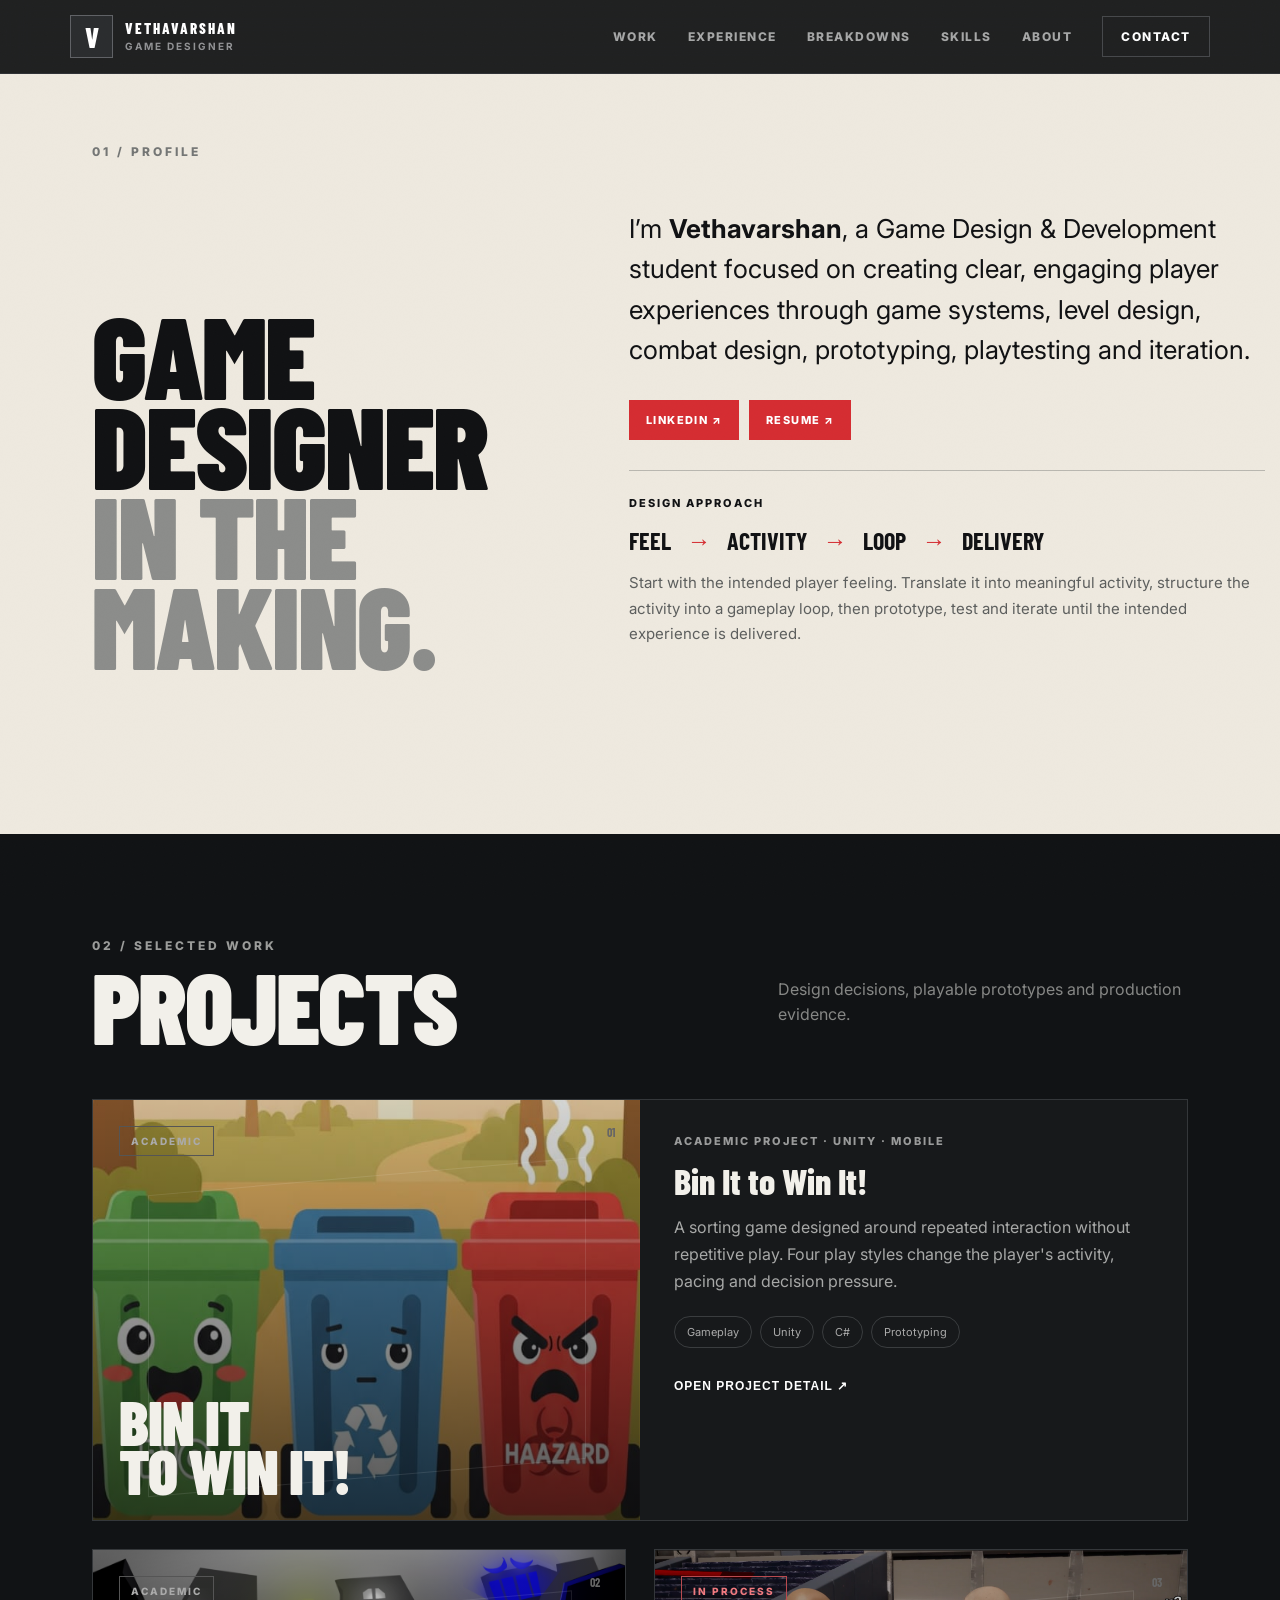
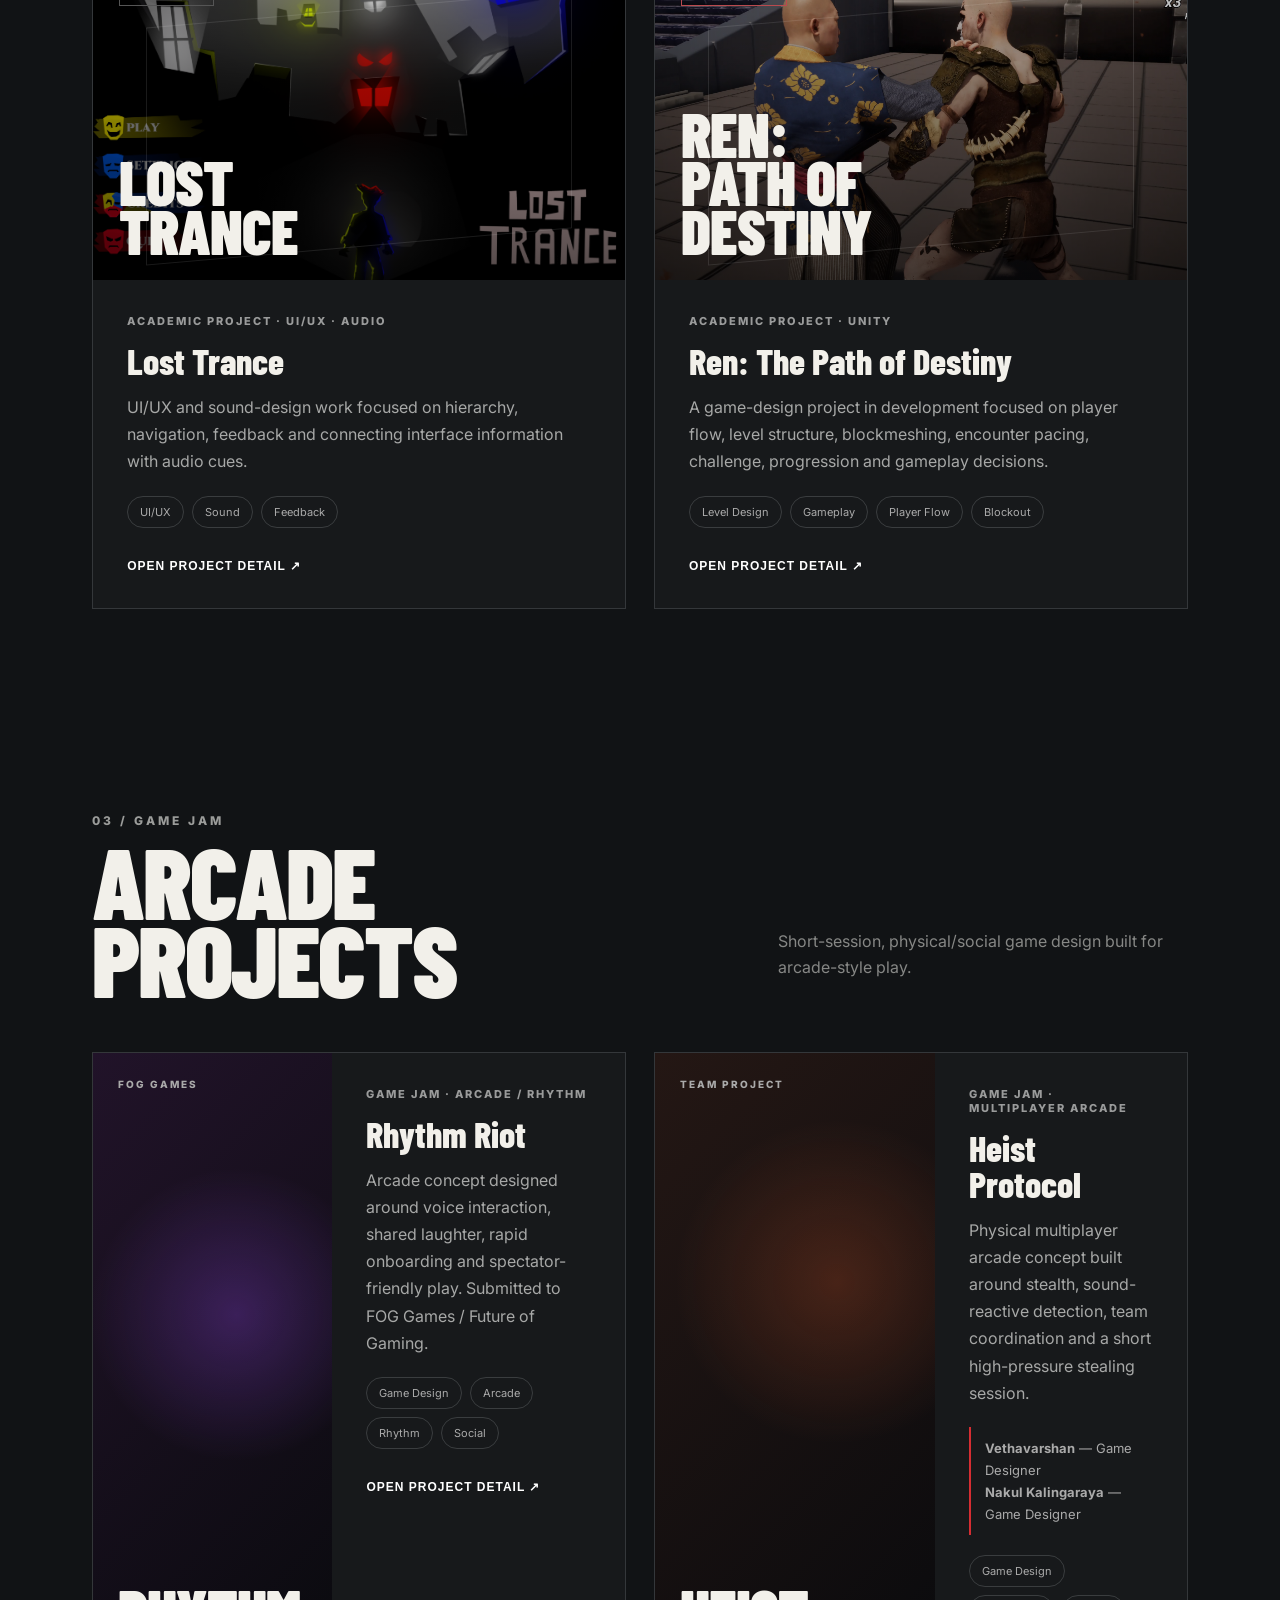
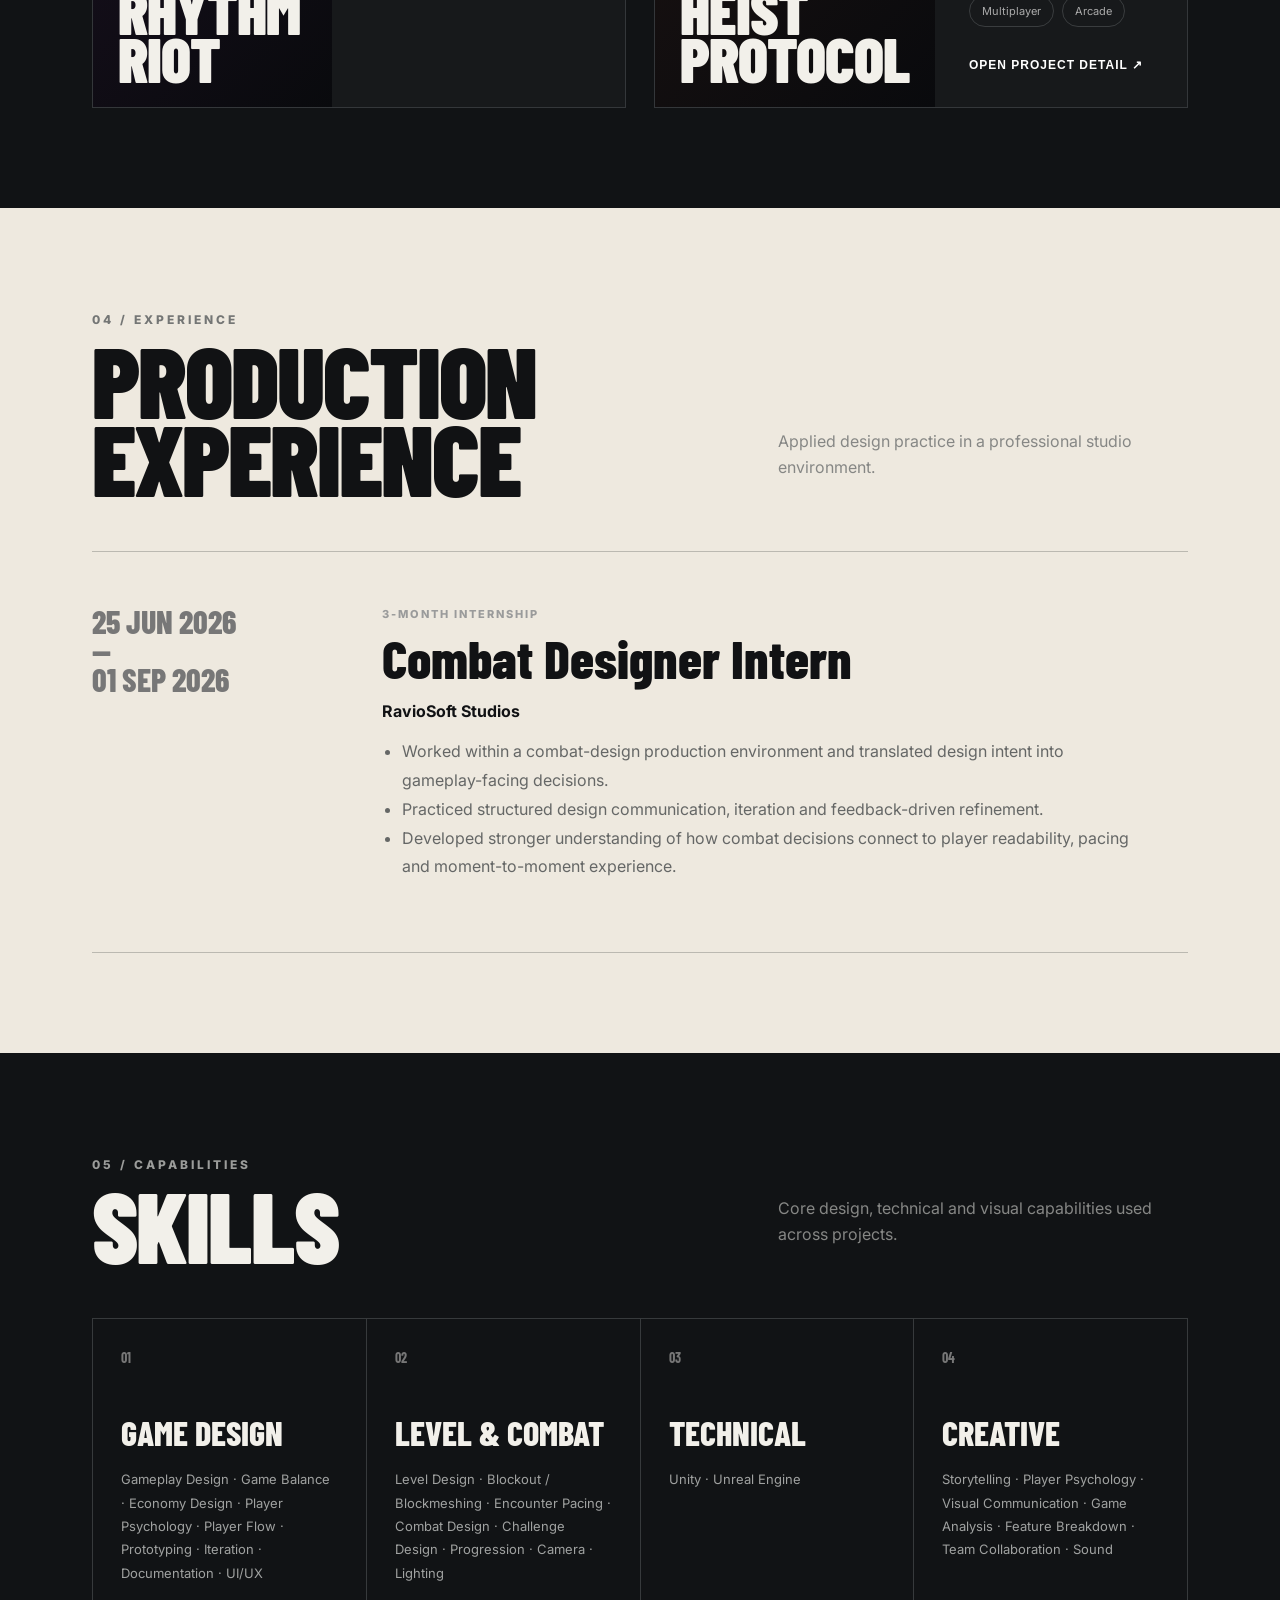
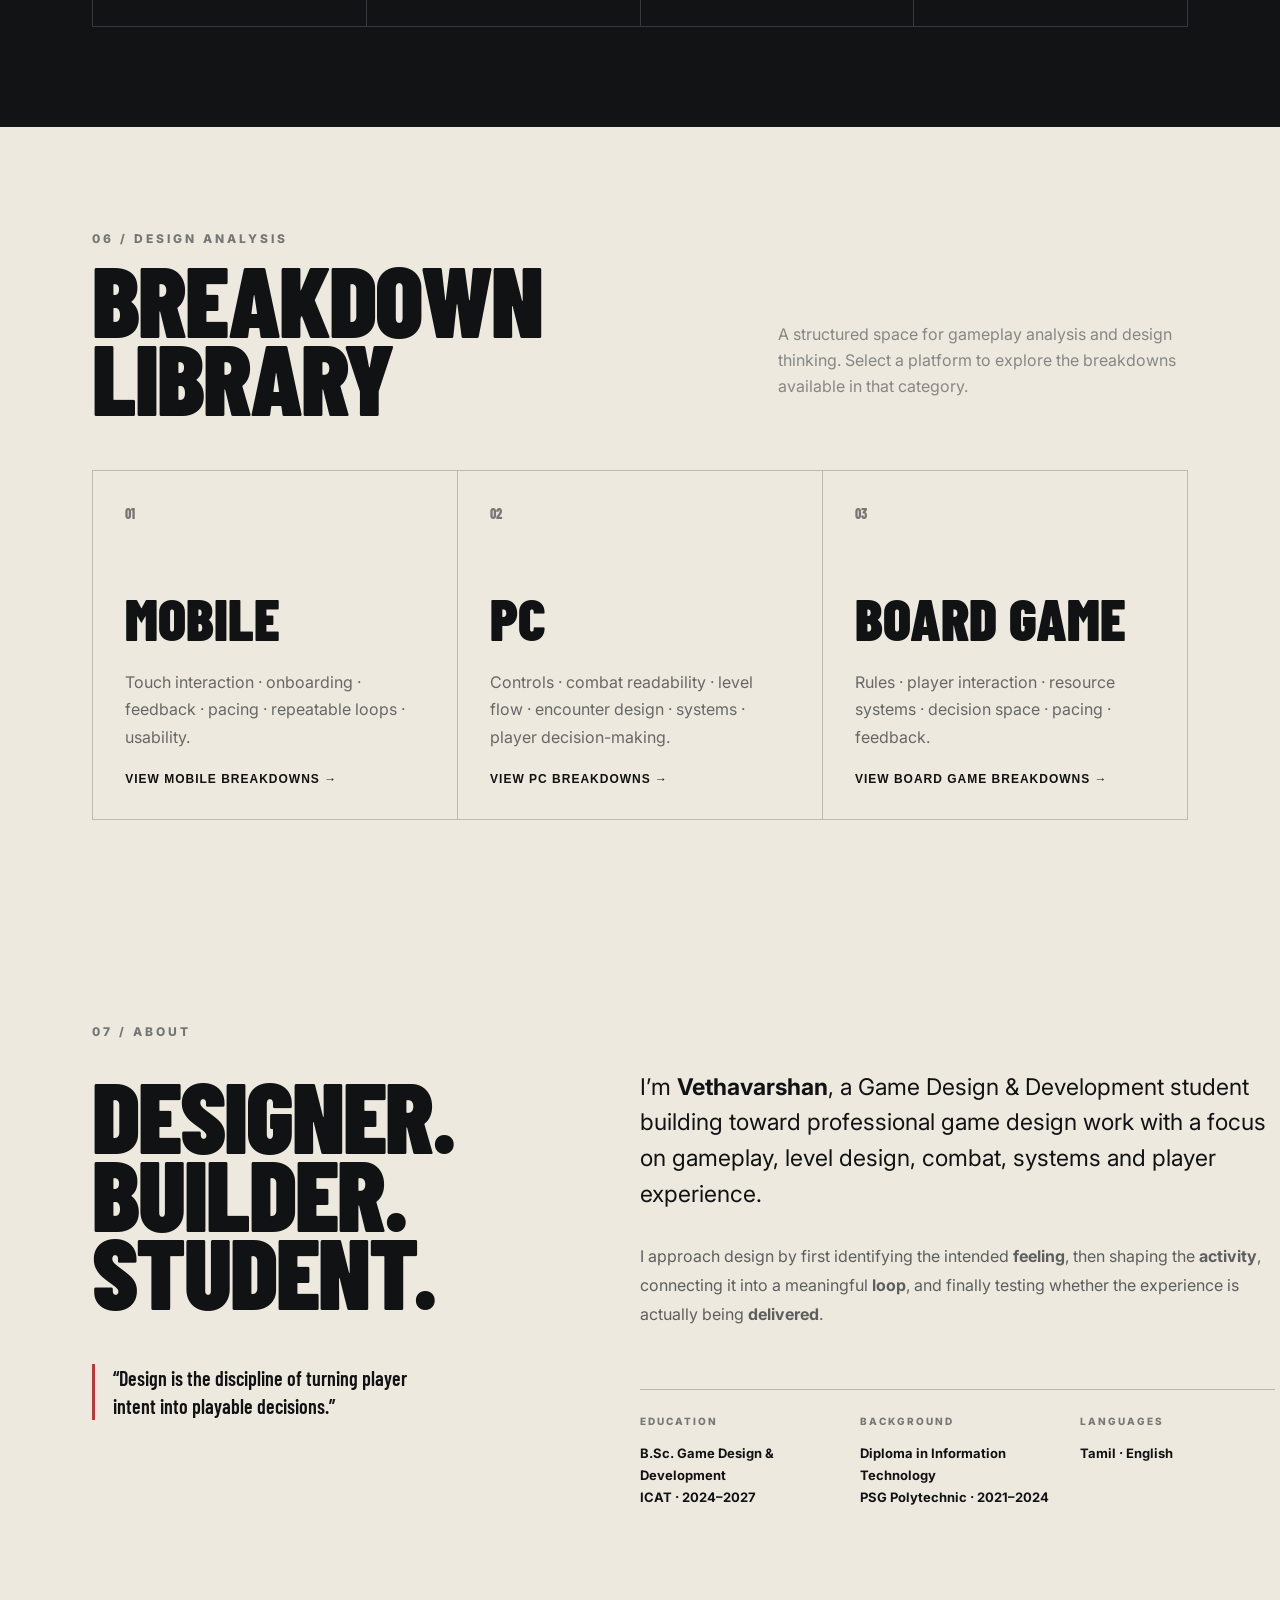
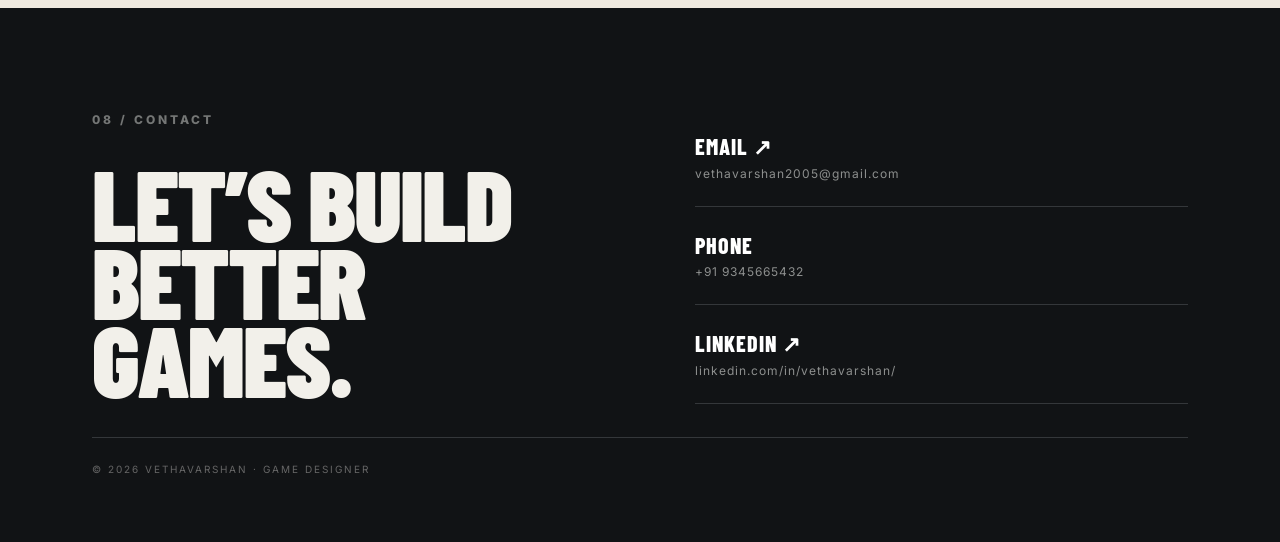
==== index.html @ f02cde5b "First Commit" ====
<!doctype html>
<html lang="en">
<head>
<meta charset="utf-8"><meta name="viewport" content="width=device-width,initial-scale=1">
<title>Vethavarshan — Game Designer</title>
<meta name="description" content="Vethavarshan — Game Designer portfolio: gameplay, level design, combat, UI/UX, prototyping and playtesting.">
<link rel="preconnect" href="https://fonts.googleapis.com"><link rel="preconnect" href="https://fonts.gstatic.com" crossorigin>
<link href="https://fonts.googleapis.com/css2?family=Barlow+Condensed:wght@500;600;700;800;900&family=Inter:wght@400;500;600;700&display=swap" rel="stylesheet">
<link rel="stylesheet" href="styles.css">
</head>
<body>
<div class="noise"></div>
<header class="topbar">
  <a class="brand" href="#top"><span class="brand-mark">V</span><span><b>VETHAVARSHAN</b><small>GAME DESIGNER</small></span></a>
  <nav>
    <a href="#work">WORK</a><a href="#experience">EXPERIENCE</a><a href="#breakdowns">BREAKDOWNS</a><a href="#skills">SKILLS</a><a href="#about">ABOUT</a><a class="nav-cta" href="#contact">CONTACT</a>
  </nav>
</header>
<main id="top">
<section class="hero page-pad">
  <div class="hero-index">01 / PROFILE</div>
  <div class="hero-grid">
    <div><h1>GAME<br>DESIGNER<br><span>IN THE<br>MAKING.</span></h1></div>
    <div class="hero-copy">
      <p class="lede">I’m <span class="specific-bold">Vethavarshan</span>, a Game Design & Development student focused on creating clear, engaging player experiences through game systems, level design, combat design, prototyping, playtesting and iteration.</p>
      <div class="hero-actions">
        <a href="https://www.linkedin.com/in/vethavarshan/" target="_blank" rel="noopener">LINKEDIN ↗</a>
        <a href="resume/Vethavarshan_ATS_Resume.pdf" target="_blank">RESUME ↗</a>
      </div>
      <div class="method">
        <span>DESIGN APPROACH</span>
        <div class="method-flow"><b>FEEL</b><i>→</i><b>ACTIVITY</b><i>→</i><b>LOOP</b><i>→</i><b>DELIVERY</b></div>
        <p>Start with the intended player feeling. Translate it into meaningful activity, structure the activity into a gameplay loop, then prototype, test and iterate until the intended experience is delivered.</p>
      </div>
    </div>
  </div>
</section>
<section id="work" class="dark-section page-pad">
  <div class="section-head"><div><span>02 / SELECTED WORK</span><h2>PROJECTS</h2></div><p>Design decisions, playable prototypes and production evidence.</p></div>
  <div class="project-grid">
    <article class="project featured" data-open="bin">
      <div class="project-art bin-art"><span class="status">ACADEMIC</span><span class="project-no">01</span><div class="art-title">BIN IT<br>TO WIN IT!</div></div>
      <div class="project-body"><div class="eyebrow">ACADEMIC PROJECT · UNITY · MOBILE</div><h3>Bin It to Win It!</h3><p>A sorting game designed around repeated interaction without repetitive play. Four play styles change the player's activity, pacing and decision pressure.</p><div class="tags"><span>Gameplay</span><span>Unity</span><span>C#</span><span>Prototyping</span>
      </div><button class="detail-link" data-open="bin">OPEN PROJECT DETAIL ↗</button></div>
    </article>
    <article class="project" data-open="lost">
      <div class="project-art lost-art"><span class="status">ACADEMIC</span><span class="project-no">02</span><div class="art-title">LOST<br>TRANCE</div></div>
      <div class="project-body"><div class="eyebrow">ACADEMIC PROJECT · UI/UX · AUDIO</div><h3>Lost Trance</h3><p>UI/UX and sound-design work focused on hierarchy, navigation, feedback and connecting interface information with audio cues.</p><div class="tags"><span>UI/UX</span><span>Sound</span><span>Feedback</span></div><button class="detail-link" data-open="lost">OPEN PROJECT DETAIL ↗</button></div>
    </article>
    <article class="project in-process" data-open="ren">
      <div class="project-art ren-art"><span class="status warning">IN PROCESS</span><span class="project-no">03</span><div class="art-title">REN:<br>PATH OF<br>DESTINY</div></div>
      <div class="project-body"><div class="eyebrow">ACADEMIC PROJECT · UNITY</div><h3>Ren: The Path of Destiny</h3><p>A game-design project in development focused on player flow, level structure, blockmeshing, encounter pacing, challenge, progression and gameplay decisions.</p><div class="tags"><span>Level Design</span><span>Gameplay</span><span>Player Flow</span><span>Blockout</span></div><button class="detail-link" data-open="ren">OPEN PROJECT DETAIL ↗</button></div>
    </article>
  </div>
</section>
<section id="game-jam" class="dark-section jam-section page-pad">
  <div class="section-head"><div><span>03 / GAME JAM</span><h2>ARCADE PROJECTS</h2></div><p>Short-session, physical/social game design built for arcade-style play.</p></div>
  <div class="jam-grid">
    <article class="jam-card rhythm"><div class="jam-art"><span>FOG GAMES</span><strong>RHYTHM<br>RIOT</strong></div><div class="jam-copy"><div class="eyebrow">GAME JAM · ARCADE / RHYTHM</div><h3>Rhythm Riot</h3><p>Arcade concept designed around voice interaction, shared laughter, rapid onboarding and spectator-friendly play. Submitted to FOG Games / Future of Gaming.</p><div class="tags"><span>Game Design</span><span>Arcade</span><span>Rhythm</span><span>Social</span></div><button class="detail-link" data-open="rhythm">OPEN PROJECT DETAIL ↗</button></div></article>
    <article class="jam-card heist"><div class="jam-art"><span>TEAM PROJECT</span><strong>HEIST<br>PROTOCOL</strong></div><div class="jam-copy"><div class="eyebrow">GAME JAM · MULTIPLAYER ARCADE</div><h3>Heist Protocol</h3><p>Physical multiplayer arcade concept built around stealth, sound-reactive detection, team coordination and a short high-pressure stealing session.</p><div class="team"><b>Vethavarshan</b> — Game Designer<br><b>Nakul Kalingaraya</b> — Game Designer</div><div class="tags"><span>Game Design</span><span>Multiplayer</span><span>Arcade</span></div><button class="detail-link" data-open="heist">OPEN PROJECT DETAIL ↗</button></div></article>
  </div>
</section>
<section id="experience" class="light-section page-pad">
  <div class="section-head"><div><span>04 / EXPERIENCE</span><h2>PRODUCTION<br>EXPERIENCE</h2></div><p>Applied design practice in a professional studio environment.</p></div>
  <div class="experience-card"><div class="exp-date">25 JUN 2026<br>—<br>01 SEP 2026</div><div><div class="eyebrow">3-MONTH INTERNSHIP</div><h3>Combat Designer Intern</h3><p>RavioSoft Studios</p><ul><li>Worked within a combat-design production environment and translated design intent into gameplay-facing decisions.</li><li>Practiced structured design communication, iteration and feedback-driven refinement.</li><li>Developed stronger understanding of how combat decisions connect to player readability, pacing and moment-to-moment experience.</li></ul></div></div>
</section>
<section id="skills" class="dark-section page-pad">
  <div class="section-head"><div><span>05 / CAPABILITIES</span><h2>SKILLS</h2></div><p>Core design, technical and visual capabilities used across projects.</p></div>
  <div class="skill-grid">
    <div class="skill"><b>01</b><h3>GAME DESIGN</h3><p>Gameplay Design · Game Balance · Economy Design · Player Psychology · Player Flow · Prototyping · Iteration · Documentation · UI/UX</p></div>
    <div class="skill"><b>02</b><h3>LEVEL &amp; COMBAT</h3><p>Level Design · Blockout / Blockmeshing · Encounter Pacing · Combat Design · Challenge Design · Progression · Camera · Lighting</p></div>
    <div class="skill"><b>03</b><h3>TECHNICAL</h3><p>Unity · Unreal Engine</p></div>
    <div class="skill"><b>04</b><h3>CREATIVE</h3><p>Storytelling · Player Psychology · Visual Communication · Game Analysis · Feature Breakdown · Team Collaboration · Sound</p></div>
  </div>
</section>
<section id="breakdowns" class="light-section page-pad">
  <div class="section-head">
    <div>
      <span>06 / DESIGN ANALYSIS</span>
      <h2>BREAKDOWN<br>LIBRARY</h2>
    </div>

    <p>
      A structured space for gameplay analysis and design thinking.
      Select a platform to explore the breakdowns available in that category.
    </p>
  </div>

  <div class="breakdown-grid">
    <article class="breakdown-category">
      <span>01</span>
      <h3>MOBILE</h3>
      <p>
        Touch interaction · onboarding · feedback · pacing · repeatable loops · usability.
      </p>
      <button class="break-link" data-break="mobile">
        VIEW MOBILE BREAKDOWNS →
      </button>
    </article>

    <article class="breakdown-category">
      <span>02</span>
      <h3>PC</h3>
      <p>
        Controls · combat readability · level flow · encounter design · systems · player decision-making.
      </p>
      <button class="break-link" data-break="pc">
        VIEW PC BREAKDOWNS →
      </button>
    </article>

    <article class="breakdown-category">
      <span>03</span>
      <h3>BOARD GAME</h3>
      <p>
        Rules · player interaction · resource systems · decision space · pacing · feedback.
      </p>
      <button class="break-link" data-break="board">
        VIEW BOARD GAME BREAKDOWNS →
      </button>
    </article>
  </div>

  <div id="breakout" class="breakout hidden">
    <div class="breakout-header">
      <div>
        <span class="breakout-kicker">BREAKDOWN CATEGORY</span>
        <h3 id="breakoutTitle">BREAKDOWNS</h3>
      </div>

      <button
        id="closeBreak"
        type="button"
        aria-label="Close breakdown category"
      >
        CLOSE ×
      </button>
    </div>

    <p id="breakoutDescription" class="breakout-description"></p>

    <div id="breakdownCards" class="breakdown-card-grid"></div>
  </div>
</section>
<section id="about" class="light-section about page-pad">
  <div class="about-left"><span>07 / ABOUT</span><h2>DESIGNER.<br>BUILDER.<br>STUDENT.</h2><div class="quote">“Design is the discipline of turning player intent into playable decisions.”</div></div>
  <div class="about-right"><p class="lede">I’m <span class="specific-bold">Vethavarshan</span>, a Game Design &amp; Development student building toward professional game design work with a focus on gameplay, level design, combat, systems and player experience.</p><p>I approach design by first identifying the intended <b>feeling</b>, then shaping the <b>activity</b>, connecting it into a meaningful <b>loop</b>, and finally testing whether the experience is actually being <b>delivered</b>.</p><div class="about-facts"><div><span>EDUCATION</span><b>B.Sc. Game Design &amp; Development<br>ICAT · 2024–2027</b></div><div><span>BACKGROUND</span><b>Diploma in Information Technology<br>PSG Polytechnic · 2021–2024</b></div><div><span>LANGUAGES</span><b>Tamil · English</b></div></div></div>
</section>
<section id="contact" class="dark-section contact page-pad"><div><span>08 / CONTACT</span><h2>LET’S BUILD<br>BETTER GAMES.</h2></div><div class="contact-links"><a href="mailto:vethavarshan2005@gmail.com">EMAIL ↗<small>vethavarshan2005@gmail.com</small></a><a href="tel:">PHONE<small>+91 9345665432</small></a><a href="http://www.linkedin.com/in/vethavarshan-d-s-937b782a6" target="_blank" rel="noopener">LINKEDIN ↗<small>linkedin.com/in/vethavarshan/</small></a></div><footer>© 2026 VETHAVARSHAN · GAME DESIGNER</footer></section>
</main>
<div id="projectModal" class="modal hidden"><div class="modal-inner"><button class="modal-close">CLOSE ×</button><div id="modalContent"></div></div></div>
<script src="script.js"></script>
</body></html>
---- styles.css ----
:root{--ink:#111214;--paper:#eee9df;--muted:#7c7d7c;--line:#33363a;--red:#d52d32;--white:#f6f4ef}*{box-sizing:border-box}html{scroll-behavior:smooth}body{margin:0;background:var(--paper);color:var(--ink);font-family:Inter,Arial,sans-serif}.noise{position:fixed;inset:0;pointer-events:none;opacity:.05;z-index:20;background-image:url("data:image/svg+xml,%3Csvg xmlns='http://www.w3.org/2000/svg' width='140' height='140' viewBox='0 0 140 140'%3E%3Cfilter id='n'%3E%3CfeTurbulence type='fractalNoise' baseFrequency='.9' numOctaves='2' stitchTiles='stitch'/%3E%3C/filter%3E%3Crect width='100%25' height='100%25' filter='url(%23n)' opacity='.22'/%3E%3C/svg%3E")}.topbar{position:sticky;top:0;z-index:15;height:74px;background:rgba(20,21,22,.94);backdrop-filter:blur(14px);display:flex;align-items:center;justify-content:space-between;padding:0 5.5%;color:#fff;border-bottom:1px solid #303236}.brand{display:flex;align-items:center;gap:12px;color:#fff;text-decoration:none}.brand-mark{width:43px;height:43px;border:1px solid #606266;display:grid;place-items:center;font:800 28px/1 'Barlow Condensed';background:#2b2d2f}.brand b{display:block;font:800 15px/1 'Barlow Condensed';letter-spacing:2px}.brand small{display:block;margin-top:4px;color:#929395;font-size:10px;letter-spacing:2px;font-weight:700}.topbar nav{display:flex;gap:30px;align-items:center}.topbar nav a{color:#a6a7a7;text-decoration:none;font-size:12px;font-weight:800;letter-spacing:1.5px}.topbar nav a:hover{color:#fff}.topbar .nav-cta{padding:12px 18px;border:1px solid #47494c;color:#fff}.page-pad{padding-left:7.2%;padding-right:7.2%}.hero{min-height:760px;padding-top:70px;padding-bottom:90px}.hero-index,.section-head>div>span,.about-left>span,.contact>div>span{font-size:12px;font-weight:800;letter-spacing:3px;color:#747675}.hero-grid{display:grid;grid-template-columns:42% 58%;gap:7%;align-items:end;margin-top:50px}.hero h1,.section-head h2,.about h2,.contact h2{font:900 clamp(72px,9vw,150px)/.78 'Barlow Condensed';letter-spacing:-2px;margin:0}.hero h1 span,.section-head h2 span{color:#8c8d8b}.hero-copy{padding-bottom:8px}.lede{font-size:26px;line-height:1.55;margin:0 0 30px;max-width:800px}.hero-actions{display:flex;gap:10px;flex-wrap:wrap;margin:0 0 30px}.hero-actions a{display:inline-flex;align-items:center;justify-content:center;padding:12px 16px;border:1px solid var(--red);background:var(--red);color:#fff;text-decoration:none;font-size:11px;font-weight:800;letter-spacing:1.4px;transition:.2s}.hero-actions a:hover{background:var(--ink);border-color:var(--ink);color:var(--paper)}.method{border-top:1px solid #b9b7b0;padding-top:20px}.method>span{font-size:11px;font-weight:800;letter-spacing:2px}.method-flow{display:flex;align-items:center;gap:16px;margin:14px 0;font:800 24px 'Barlow Condensed'}.method-flow i{font-style:normal;color:var(--red)}.method p{font-size:15px;line-height:1.7;color:#5d5f5e;max-width:700px}.dark-section{background:#111315;color:#f2f0ea;padding-top:100px;padding-bottom:100px}.light-section{padding-top:100px;padding-bottom:100px}.section-head{display:flex;justify-content:space-between;align-items:end;margin-bottom:55px;gap:40px}.section-head h2{font-size:100px;margin-top:12px}.section-head p{max-width:410px;color:#868785;line-height:1.6}.dark-section .section-head>div>span{color:#9b9c9a}.project-grid{display:grid;grid-template-columns:1fr 1fr;gap:28px}.project{border:1px solid #34373a;background:#17191b;cursor:pointer;transition:.3s;overflow:hidden}.project:hover{transform:translateY(-5px);border-color:#65686a}.project.featured{grid-column:1/-1;display:grid;grid-template-columns:1fr 1fr}.project-art{min-height:330px;position:relative;overflow:hidden;padding:26px;display:flex;flex-direction:column;justify-content:space-between;background:#0b0c0d}.project.featured .project-art{min-height:420px}.project-art:before{content:"";position:absolute;inset:18% 10% 10%;border:1px solid rgba(255,255,255,.1);transform:skewY(-5deg)}.bin-art{background-image:linear-gradient(180deg,rgba(0,0,0,.16),rgba(0,0,0,.68)),url('assets/images/CoverImages/Bin_CoverImage.png');background-size:cover;background-position:center}.lost-art{background-image:linear-gradient(180deg,rgba(0,0,0,.16),rgba(0,0,0,.68)),url('assets/images/CoverImages/LT_CoverImg.png');background-size:cover;background-position:center}.ren-art{background-image:linear-gradient(180deg,rgba(0,0,0,.16),rgba(0,0,0,.68)),url('assets/images/CoverImages/Ren_CoverImage.png');background-size:cover;background-position:center}.jam-art{min-height:300px;padding:25px;display:flex;flex-direction:column;justify-content:space-between}.rhythm .jam-art{background:radial-gradient(circle at 60% 40%,#a04dff44,transparent 35%),linear-gradient(135deg,#211329,#090a0d)}.heist .jam-art{background:radial-gradient(circle at 65% 35%,#e35e2d3b,transparent 35%),linear-gradient(135deg,#241714,#090a0d)}.jam-art span,.status{font-size:10px;letter-spacing:2px;font-weight:800;color:#aaa}.status{position:relative;z-index:2;border:1px solid #555;padding:8px 11px;align-self:flex-start}.status.warning{border-color:#b94a4f;color:#f07a7f}.project-no{position:absolute;right:25px;top:25px;color:#666;font:700 12px 'Barlow Condensed'}.art-title,.jam-art strong{position:relative;z-index:2;font:900 62px/.78 'Barlow Condensed';letter-spacing:-1px}.project-body,.jam-copy{padding:34px}.eyebrow{font-size:11px;color:#9a9b9b;font-weight:800;letter-spacing:2px}.project h3,.jam-copy h3{font:800 36px/1 'Barlow Condensed';margin:15px 0}.project-body p,.jam-copy p{color:#a7a8a7;line-height:1.7;margin:0 0 20px}.tags{display:flex;flex-wrap:wrap;gap:8px;margin:15px 0 26px}.tags span{border:1px solid #3a3d3f;border-radius:999px;padding:8px 12px;color:#aaa;font-size:11px}.detail-link,.break-link{border:0;background:none;color:#fff;padding:0;font-weight:800;font-size:12px;letter-spacing:1px;cursor:pointer}.detail-link:hover,.break-link:hover{color:#f36c70}.jam-grid{display:grid;grid-template-columns:1fr 1fr;gap:28px}.jam-card{border:1px solid #34373a;background:#17191b}.jam-card{display:grid;grid-template-columns:.9fr 1.1fr}.team{border-left:2px solid var(--red);padding:10px 14px;margin:20px 0;color:#aaa;font-size:13px;line-height:1.7}.experience-card{display:grid;grid-template-columns:230px 1fr;gap:60px;border-top:1px solid #bbb9b1;border-bottom:1px solid #bbb9b1;padding:55px 0}.exp-date{font:800 32px/.9 'Barlow Condensed';color:#777}.experience-card h3{font:800 54px/1 'Barlow Condensed';margin:10px 0}.experience-card p{font-weight:700}.experience-card ul{max-width:760px;color:#656766;line-height:1.8;padding-left:20px}.skill-grid{display:grid;grid-template-columns:repeat(4,1fr);border-top:1px solid #373a3c;border-left:1px solid #373a3c}.skill{min-height:250px;border-right:1px solid #373a3c;border-bottom:1px solid #373a3c;padding:28px}.skill>b{color:#777;font:700 14px 'Barlow Condensed'}.skill h3{font:800 34px 'Barlow Condensed';margin:45px 0 15px}.skill p{color:#a0a2a1;line-height:1.8;font-size:13px}.breakdown-grid{display:grid;grid-template-columns:repeat(3,1fr);gap:1px;background:#bcbab2;border:1px solid #bcbab2}.breakdown-grid article{background:var(--paper);min-height:310px;padding:32px}.breakdown-grid article>span{font:800 14px 'Barlow Condensed';color:#777}.breakdown-grid h3{font:900 58px 'Barlow Condensed';margin:60px 0 12px}.breakdown-grid p{color:#676866;line-height:1.7}.break-link{color:#111}.breakout{margin-top:30px;border:1px solid #aaa;background:#e6e1d6;padding:35px;position:relative}.hidden{display:none!important}.breakout #closeBreak{position:absolute;right:20px;top:20px;border:1px solid #999;background:none;padding:8px;cursor:pointer}.breakout h3{font:900 50px 'Barlow Condensed';margin:0 0 12px}.breakout p{max-width:800px;line-height:1.7;color:#626360}.about{display:grid;grid-template-columns:42% 58%;gap:8%}.about h2{font-size:100px;margin-top:35px}.quote{margin-top:55px;border-left:3px solid var(--red);padding-left:18px;font:600 20px/1.4 'Barlow Condensed';max-width:350px}.about-right{padding-top:50px}.about-right .lede{font-size:23px}.about-right>p:not(.lede){font-size:16px;line-height:1.8;color:#5d5f5e;max-width:800px}.about-facts{display:grid;grid-template-columns:repeat(3,1fr);gap:25px;margin-top:60px;border-top:1px solid #b8b6ae;padding-top:25px}.about-facts span{display:block;color:#777;font-size:10px;font-weight:800;letter-spacing:2px;margin-bottom:15px}.about-facts b{font-size:13px;line-height:1.7}.contact{display:grid;grid-template-columns:1fr 1fr;gap:10%;position:relative}.contact h2{font-size:100px;margin-top:35px}.contact-links{display:flex;flex-direction:column}.contact-links a{padding:25px 0;border-bottom:1px solid #34373a;color:#fff;text-decoration:none;font:800 22px 'Barlow Condensed';letter-spacing:1px}.contact-links a small{display:block;color:#8d8f8e;font:400 12px Inter;margin-top:6px}.contact footer{grid-column:1/-1;border-top:1px solid #34373a;padding-top:25px;color:#666;font-size:10px;letter-spacing:2px}.modal{position:fixed;inset:0;background:rgba(5,6,7,.9);z-index:30;overflow:auto;padding:6vh 6vw}.modal-inner{max-width:1100px;margin:auto;background:#17191b;color:#eee;border:1px solid #3c3f41;position:relative}.modal-close{position:absolute;right:20px;top:20px;z-index:2;background:#222;border:1px solid #555;color:#fff;padding:10px 14px;cursor:pointer}.detail{padding:60px}.detail .detail-kicker{font-size:11px;letter-spacing:2px;color:#9b9d9c;font-weight:800}.detail h2{font:900 80px/.85 'Barlow Condensed';margin:20px 0}.detail .intro{font-size:18px;line-height:1.7;color:#b4b5b4;max-width:850px}.detail-grid{display:grid;grid-template-columns:1fr 1fr;gap:35px;margin-top:40px}.detail-block{border-top:1px solid #383b3d;padding-top:18px}.detail-block h3{font:800 28px 'Barlow Condensed';margin:0 0 10px}.detail-block p,.detail-block li{color:#a4a6a5;line-height:1.75;font-size:14px}.media video{width:100%;display:block;background:#050505;max-height:560px}.media{margin-top:35px}.media h3{font:800 28px 'Barlow Condensed';margin:0 0 15px}.media img{max-width:100%;display:block;border:1px solid #303336}.doc-links{display:flex;gap:10px;flex-wrap:wrap}.doc-links a{border:1px solid #444;color:#fff;padding:10px 14px;text-decoration:none;font-size:11px;font-weight:800}.two-media{display:grid;grid-template-columns:1fr 1fr;gap:18px}.two-media video{width:100%}@media(max-width:900px){.topbar nav{display:none}.hero-grid,.project.featured,.jam-card,.about,.contact{grid-template-columns:1fr}.project-grid,.jam-grid{grid-template-columns:1fr}.skill-grid{grid-template-columns:1fr 1fr}.breakdown-grid{grid-template-columns:1fr}.about-facts{grid-template-columns:1fr}.hero{min-height:auto}.hero h1,.about h2,.contact h2{font-size:75px}.section-head{align-items:start;flex-direction:column}.detail-grid,.two-media{grid-template-columns:1fr}.experience-card{grid-template-columns:1fr;gap:25px}.page-pad{padding-left:5%;padding-right:5%}}

.specific-bold {
  font-weight: bold;
}

/* =========================================================
   PROJECT MEDIA ENHANCEMENT
   Scoped only to project detail modal media
   ========================================================= */

/* Main project media section */
.detail .media {
  position: relative;
  margin-top: 45px;
  padding-top: 28px;
}

/* Small red accent above the section */
.detail .media::before {
  content: "";
  position: absolute;
  top: 0;
  left: 0;
  width: 45px;
  height: 3px;
  background: var(--red);
}

/* PROJECT MEDIA heading */
.detail .media > h3 {
  display: flex;
  align-items: center;
  gap: 12px;

  margin: 0 0 28px;

  font: 800 30px/1 'Barlow Condensed';
  letter-spacing: 1px;
}

/* Small technical label beside heading */
.detail .media > h3::after {
  content: "PROJECT MEDIA";

  padding: 5px 8px;

  border: 1px solid #3d4042;

  color: #777;

  font: 700 8px/1 Inter, Arial, sans-serif;
  letter-spacing: 1.5px;
}


/* =========================================================
   MEDIA GRID
   ========================================================= */

.detail .two-media {
  display: grid;
  grid-template-columns: 1fr 1fr;
  gap: 22px;
}


/* =========================================================
   INDIVIDUAL VIDEO CARD
   ========================================================= */

.detail .two-media > div {
  position: relative;

  padding: 18px;

  background: #111315;

  border: 1px solid #34373a;

  overflow: hidden;

  transition:
    transform 0.25s ease,
    border-color 0.25s ease,
    box-shadow 0.25s ease;
}

/* Small red corner accent */
.detail .two-media > div::before {
  content: "";

  position: absolute;

  top: 0;
  left: 0;

  width: 35px;
  height: 3px;

  background: var(--red);
}


/* Hover treatment */
.detail .two-media > div:hover {
  transform: translateY(-3px);

  border-color: #55595c;

  box-shadow:
    0 10px 25px rgba(0, 0, 0, 0.25);
}


/* =========================================================
   VIDEO TITLE + DESCRIPTION
   ========================================================= */

.detail .video-info {
  padding: 4px 2px 18px;
}


/* Video title */
.detail .video-title {
  margin: 0 0 8px;

  color: #f6f4ef;

  font: 800 27px/1 'Barlow Condensed';

  letter-spacing: 0.3px;
}


/* Video description */
.detail .video-description {
  max-width: 95%;

  margin: 0;

  color: #999b9a;

  font-size: 12px;

  line-height: 1.65;
}


/* Tiny red divider underneath description */
.detail .video-info::after {
  content: "";

  display: block;

  width: 24px;
  height: 2px;

  margin-top: 13px;

  background: var(--red);
}


/* =========================================================
   VIDEO FRAME
   ========================================================= */

.detail .two-media video {
  width: 100%;

  display: block;

  background: #050505;

  border: 1px solid #292c2e;

  aspect-ratio: 16 / 9;

  object-fit: contain;
}


/* =========================================================
   EXISTING VIDEO LABEL
   ========================================================= */

.detail .two-media .eyebrow {
  margin: 11px 2px 0;

  color: #777b7b;

  font-size: 9px;

  letter-spacing: 1.5px;
}


/* =========================================================
   IMAGE MEDIA
   ========================================================= */

/*
   These rules only affect images that appear inside
   the project-media area.
*/

.detail .two-media > img {
  width: 100%;

  padding: 7px;

  background: #0b0c0d;

  border: 1px solid #34373a;

  transition:
    transform 0.25s ease,
    border-color 0.25s ease;
}

.detail .two-media > img:hover {
  transform: translateY(-3px);

  border-color: #55595c;
}


/* =========================================================
   MOBILE
   ========================================================= */

@media (max-width: 900px) {

  .detail .two-media {
    grid-template-columns: 1fr;
    gap: 18px;
  }

  .detail .media > h3 {
    flex-wrap: wrap;
  }

  .detail .video-title {
    font-size: 25px;
  }

  .detail .video-description {
    max-width: 100%;
  }
}

/* =========================================================
   PROJECT DETAIL — GAMEPLAY EVIDENCE SIDE PANEL
   Scoped only to the project modal
   ========================================================= */

#projectModal .modal-inner {
  max-width: 1220px;
}

/* Two-column lower area:
   project media stays left, gameplay evidence stays right */
#projectModal .detail-lower {
  display: grid;
  grid-template-columns: minmax(0, 1.55fr) minmax(300px, 0.75fr);
  gap: 32px;
  align-items: start;
  margin-top: 42px;
}

/* Keep the existing project media styles intact */
#projectModal .detail-media-column {
  min-width: 0;
}

/* Right-side gameplay evidence panel */
#projectModal .gameplay-evidence {
  position: sticky;
  top: 24px;

  padding: 22px;

  background: #121416;

  border: 1px solid #34373a;

  min-width: 0;
}

/* Small top accent */
#projectModal .gameplay-evidence::before {
  content: "";

  display: block;

  width: 34px;
  height: 3px;

  margin-bottom: 18px;

  background: var(--red);
}

/* Evidence heading */
#projectModal .gameplay-evidence-header {
  display: flex;
  align-items: flex-end;
  justify-content: space-between;
  gap: 15px;

  margin-bottom: 18px;
}

#projectModal .gameplay-kicker {
  display: block;

  margin-bottom: 6px;

  color: #777b7b;

  font-size: 8px;

  font-weight: 800;

  letter-spacing: 1.7px;
}

#projectModal .gameplay-evidence-header h3 {
  margin: 0;

  color: #f3f1eb;

  font: 800 28px/1 'Barlow Condensed';
}

/* Image counter */
#projectModal .gameplay-count {
  flex: 0 0 auto;

  color: #777b7b;

  font: 700 10px/1 'Barlow Condensed';

  letter-spacing: 1.5px;
}

/* Carousel */
#projectModal .gameplay-carousel {
  width: 100%;
}

/* Image stage */
#projectModal .gameplay-stage {
  position: relative;

  display: flex;
  align-items: center;
  justify-content: center;

  min-height: 300px;

  padding: 18px;

  background: #08090a;

  border: 1px solid #2c2f31;

  overflow: hidden;
}

/* Technical frame behind image */
#projectModal .gameplay-stage::before {
  content: "";

  position: absolute;

  inset: 10px;

  border: 1px solid rgba(255, 255, 255, 0.05);

  pointer-events: none;
}

/* Current image */
#projectModal .gameplay-slide {
  position: relative;
  z-index: 1;

  display: block;

  width: 100%;
  max-height: 500px;

  object-fit: contain;

  border: 0 !important;
  padding: 0 !important;

  background: #050505;
}

/* Arrow buttons */
#projectModal .gameplay-arrow {
  position: absolute;

  top: 50%;
  z-index: 3;

  display: grid;
  place-items: center;

  width: 42px;
  height: 42px;

  transform: translateY(-50%);

  border: 1px solid #5a5d5f;

  background: rgba(17, 19, 21, 0.9);

  color: #f6f4ef;

  font: 800 20px/1 Inter, Arial, sans-serif;

  cursor: pointer;

  transition:
    background 0.2s ease,
    border-color 0.2s ease,
    color 0.2s ease;
}

#projectModal .gameplay-prev {
  left: 12px;
}

#projectModal .gameplay-next {
  right: 12px;
}

#projectModal .gameplay-arrow:hover {
  background: var(--red);

  border-color: var(--red);

  color: #fff;
}

/* Bottom metadata row */
#projectModal .gameplay-progress {
  display: flex;
  align-items: center;
  justify-content: space-between;

  gap: 12px;

  margin-top: 12px;
}

#projectModal .gameplay-progress span:first-child {
  color: #d9d7d1;

  font: 800 11px/1 'Barlow Condensed';

  letter-spacing: 1px;
}

#projectModal .gameplay-progress span:last-child {
  color: #676a69;

  font-size: 8px;

  font-weight: 800;

  letter-spacing: 1.4px;

  text-align: right;
}

/* =========================================================
   RESPONSIVE
   ========================================================= */

@media (max-width: 1000px) {
  #projectModal .detail-lower {
    grid-template-columns: 1fr;
  }

  #projectModal .gameplay-evidence {
    position: relative;
    top: auto;
  }
}

@media (max-width: 900px) {
  #projectModal .modal-inner {
    max-width: 1100px;
  }

  #projectModal .gameplay-stage {
    min-height: 240px;
  }
}

.detail .gdd-section {
  margin-top: 35px;
}

.detail .gdd-section > h3 {
  margin-bottom: 15px;
}

.detail .gdd-link {
  display: inline-flex;
  align-items: center;
  gap: 8px;
  border: 1px solid #55595c;
  background: #222527;
  color: #f6f4ef;
  padding: 12px 16px;
  text-decoration: none;
  font-size: 11px;
  font-weight: 800;
  letter-spacing: 1.2px;
  transition:
    background 0.2s ease,
    border-color 0.2s ease,
    color 0.2s ease,
    transform 0.2s ease;
}

.detail .gdd-link:hover {
  background: var(--red);
  border-color: var(--red);
  color: #fff;
  transform: translateY(-2px);
}

/* =========================================================
   BREAKDOWN LIBRARY — CATEGORY CARD LAYOUT
   Scoped only to #breakdowns
   ========================================================= */

#breakdowns .breakout {
  margin-top: 34px;
  padding: 34px;
  border: 1px solid #aaa;
  background: #e6e1d6;
  position: relative;
}

#breakdowns .breakout-header {
  display: flex;
  align-items: flex-start;
  justify-content: space-between;
  gap: 24px;
  margin-bottom: 18px;
  padding-bottom: 18px;
  border-bottom: 1px solid #bab7ae;
}

#breakdowns .breakout-kicker {
  display: block;
  margin-bottom: 8px;
  color: #777;
  font-size: 10px;
  font-weight: 800;
  letter-spacing: 2px;
}

#breakdowns .breakout-header h3 {
  margin: 0;
  font: 900 50px/0.95 'Barlow Condensed';
  color: #111214;
}

#breakdowns #closeBreak {
  flex: 0 0 auto;
  border: 1px solid #999;
  background: transparent;
  color: #111214;
  padding: 9px 12px;
  font-size: 10px;
  font-weight: 800;
  letter-spacing: 1.2px;
  cursor: pointer;
  transition:
    background 0.2s ease,
    color 0.2s ease,
    border-color 0.2s ease;
}

#breakdowns #closeBreak:hover {
  background: #111214;
  color: #fff;
  border-color: #111214;
}

#breakdowns .breakout-description {
  max-width: 780px;
  margin: 0 0 24px;
  color: #626360;
  font-size: 13px;
  line-height: 1.7;
}

/* Cards revealed after category selection */
#breakdowns .breakdown-card-grid {
  display: grid;
  grid-template-columns: repeat(2, minmax(0, 1fr));
  gap: 14px;
}

#breakdowns .breakdown-card {
  position: relative;
  min-height: 245px;
  padding: 25px;
  background: #f3efe6;
  border: 1px solid #aaa;
  display: flex;
  flex-direction: column;
  justify-content: space-between;
  overflow: hidden;
  transition:
    transform 0.25s ease,
    border-color 0.25s ease,
    box-shadow 0.25s ease;
}

#breakdowns .breakdown-card::before {
  content: "";
  position: absolute;
  left: 0;
  top: 0;
  width: 42px;
  height: 3px;
  background: var(--red);
}

#breakdowns .breakdown-card:hover {
  transform: translateY(-4px);
  border-color: #777;
  box-shadow: 0 12px 24px rgba(0, 0, 0, 0.12);
}

#breakdowns .breakdown-card-number {
  color: #777;
  font: 800 13px/1 'Barlow Condensed';
  letter-spacing: 1px;
}

#breakdowns .breakdown-card-type {
  display: inline-block;
  margin-top: 8px;
  color: #777;
  font-size: 9px;
  font-weight: 800;
  letter-spacing: 1.6px;
}

#breakdowns .breakdown-card h4 {
  margin: 32px 0 10px;
  color: #111214;
  font: 900 38px/0.95 'Barlow Condensed';
}

#breakdowns .breakdown-card p {
  max-width: 520px;
  margin: 0;
  color: #626360;
  font-size: 12px;
  line-height: 1.7;
}

#breakdowns .breakdown-card-link {
  align-self: flex-start;
  margin-top: 22px;
  border: 1px solid #111214;
  background: #111214;
  color: #fff;
  padding: 11px 14px;
  text-decoration: none;
  font-size: 10px;
  font-weight: 800;
  letter-spacing: 1.1px;
  transition:
    background 0.2s ease,
    color 0.2s ease,
    border-color 0.2s ease,
    transform 0.2s ease;
}

#breakdowns .breakdown-card-link:hover {
  background: var(--red);
  border-color: var(--red);
  transform: translateY(-2px);
}

#breakdowns .breakdown-empty {
  grid-column: 1 / -1;
  padding: 24px;
  border: 1px dashed #aaa;
  color: #666;
  font-size: 12px;
  line-height: 1.7;
}

@media (max-width: 700px) {
  #breakdowns .breakout {
    padding: 24px;
  }

  #breakdowns .breakout-header {
    flex-direction: column;
  }

  #breakdowns .breakout-header h3 {
    font-size: 42px;
  }

  #breakdowns .breakdown-card-grid {
    grid-template-columns: 1fr;
  }
}
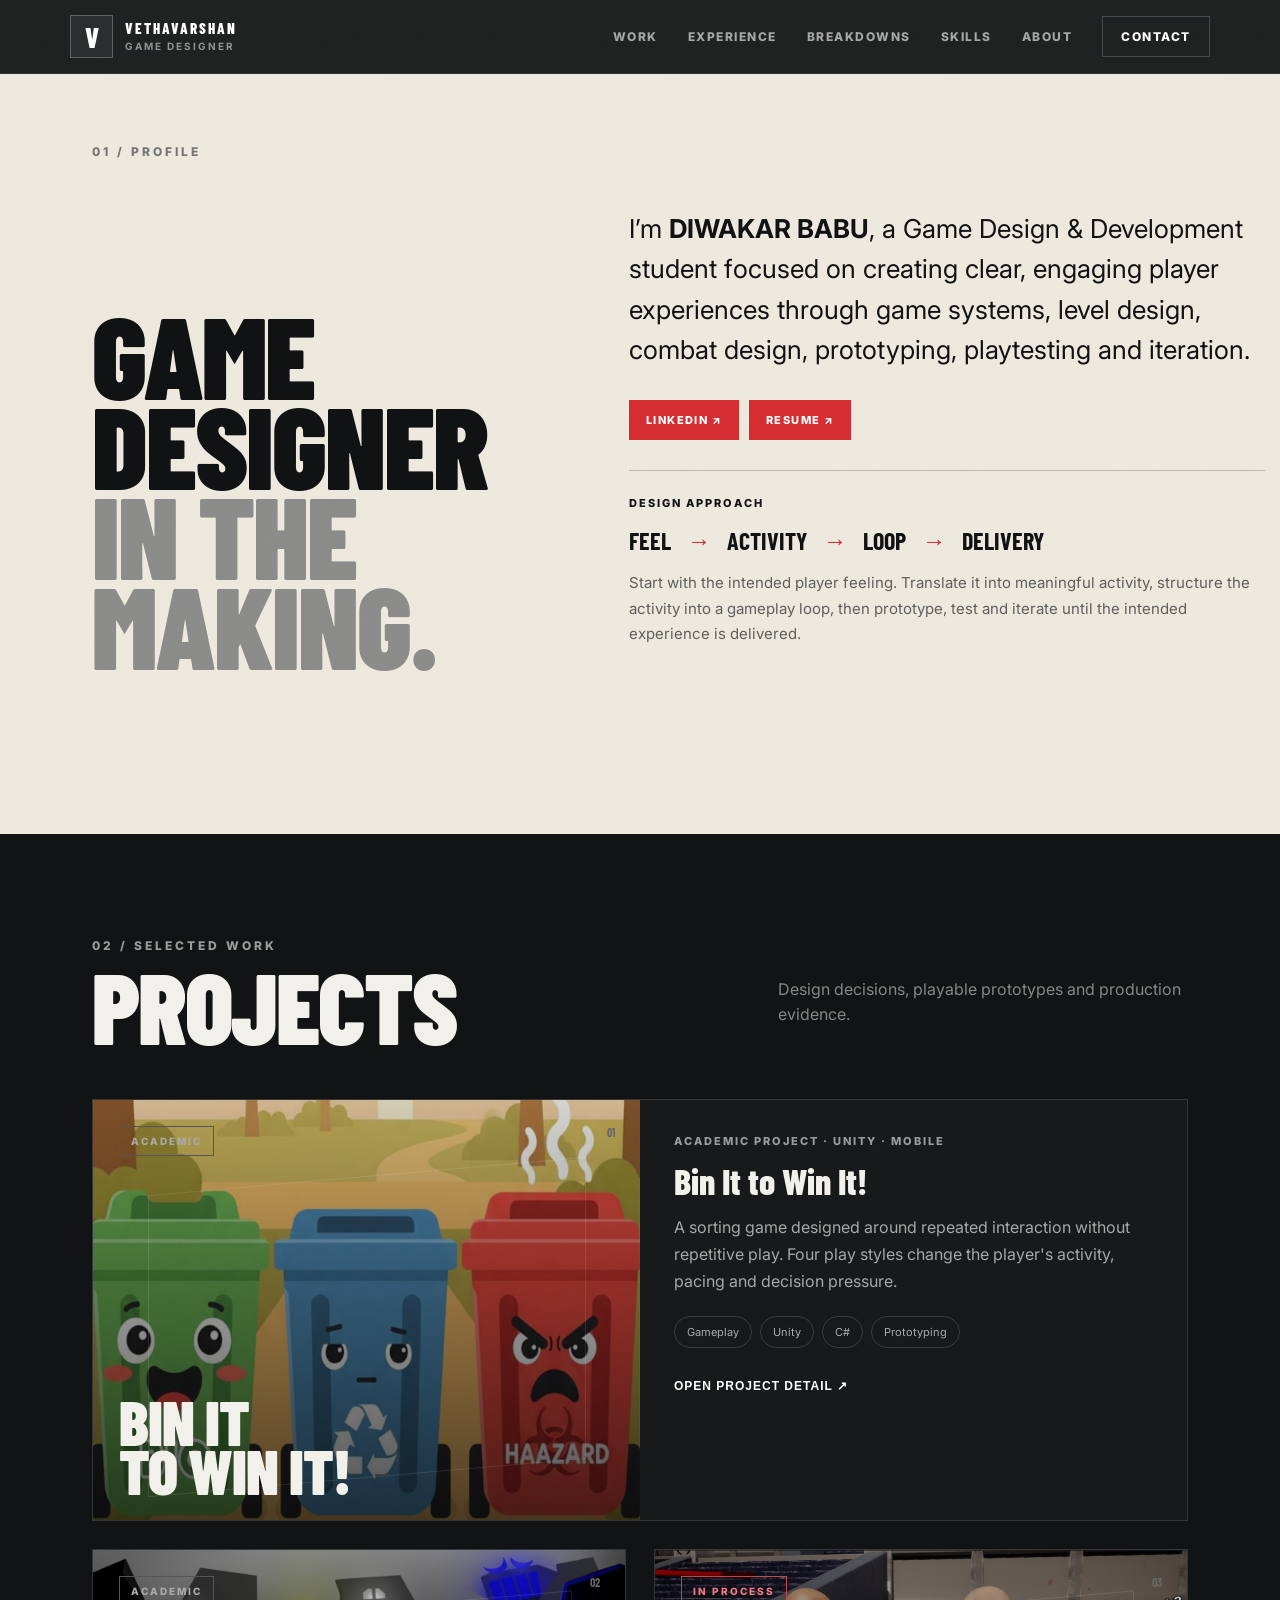
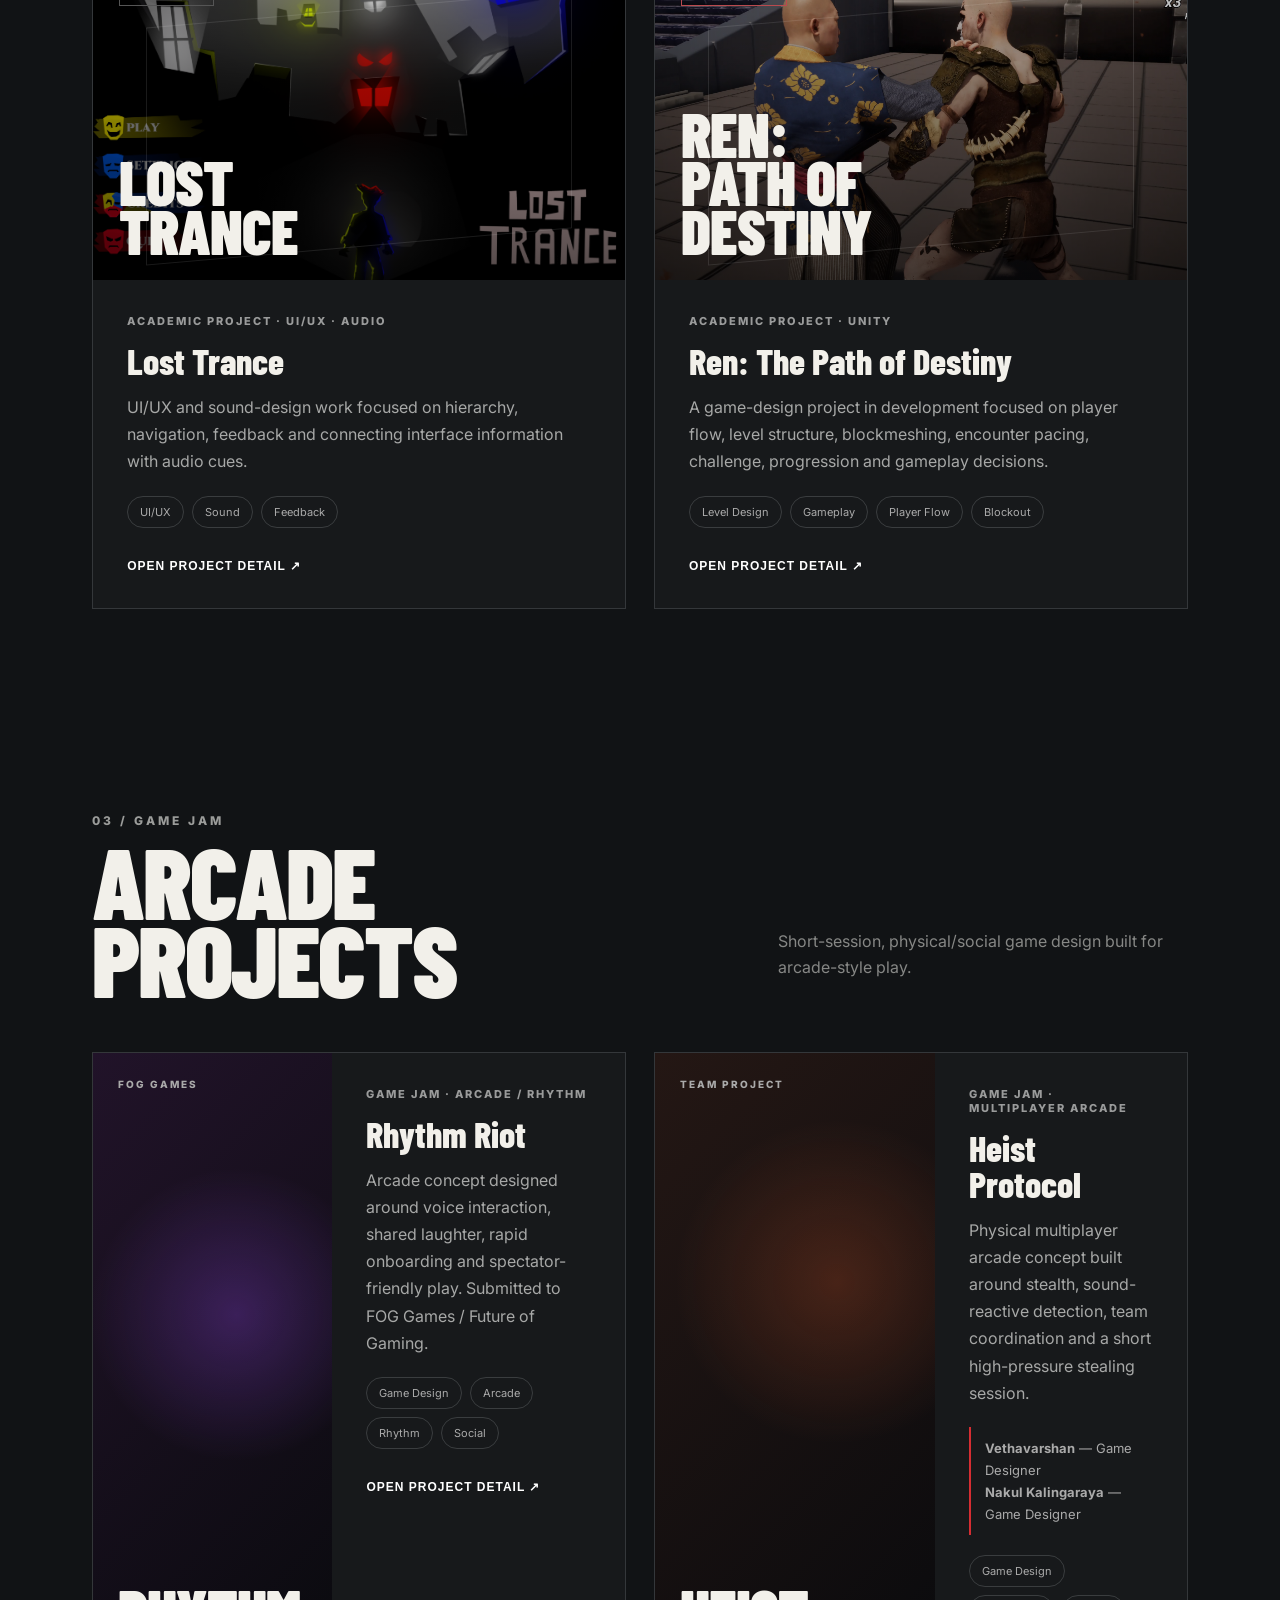
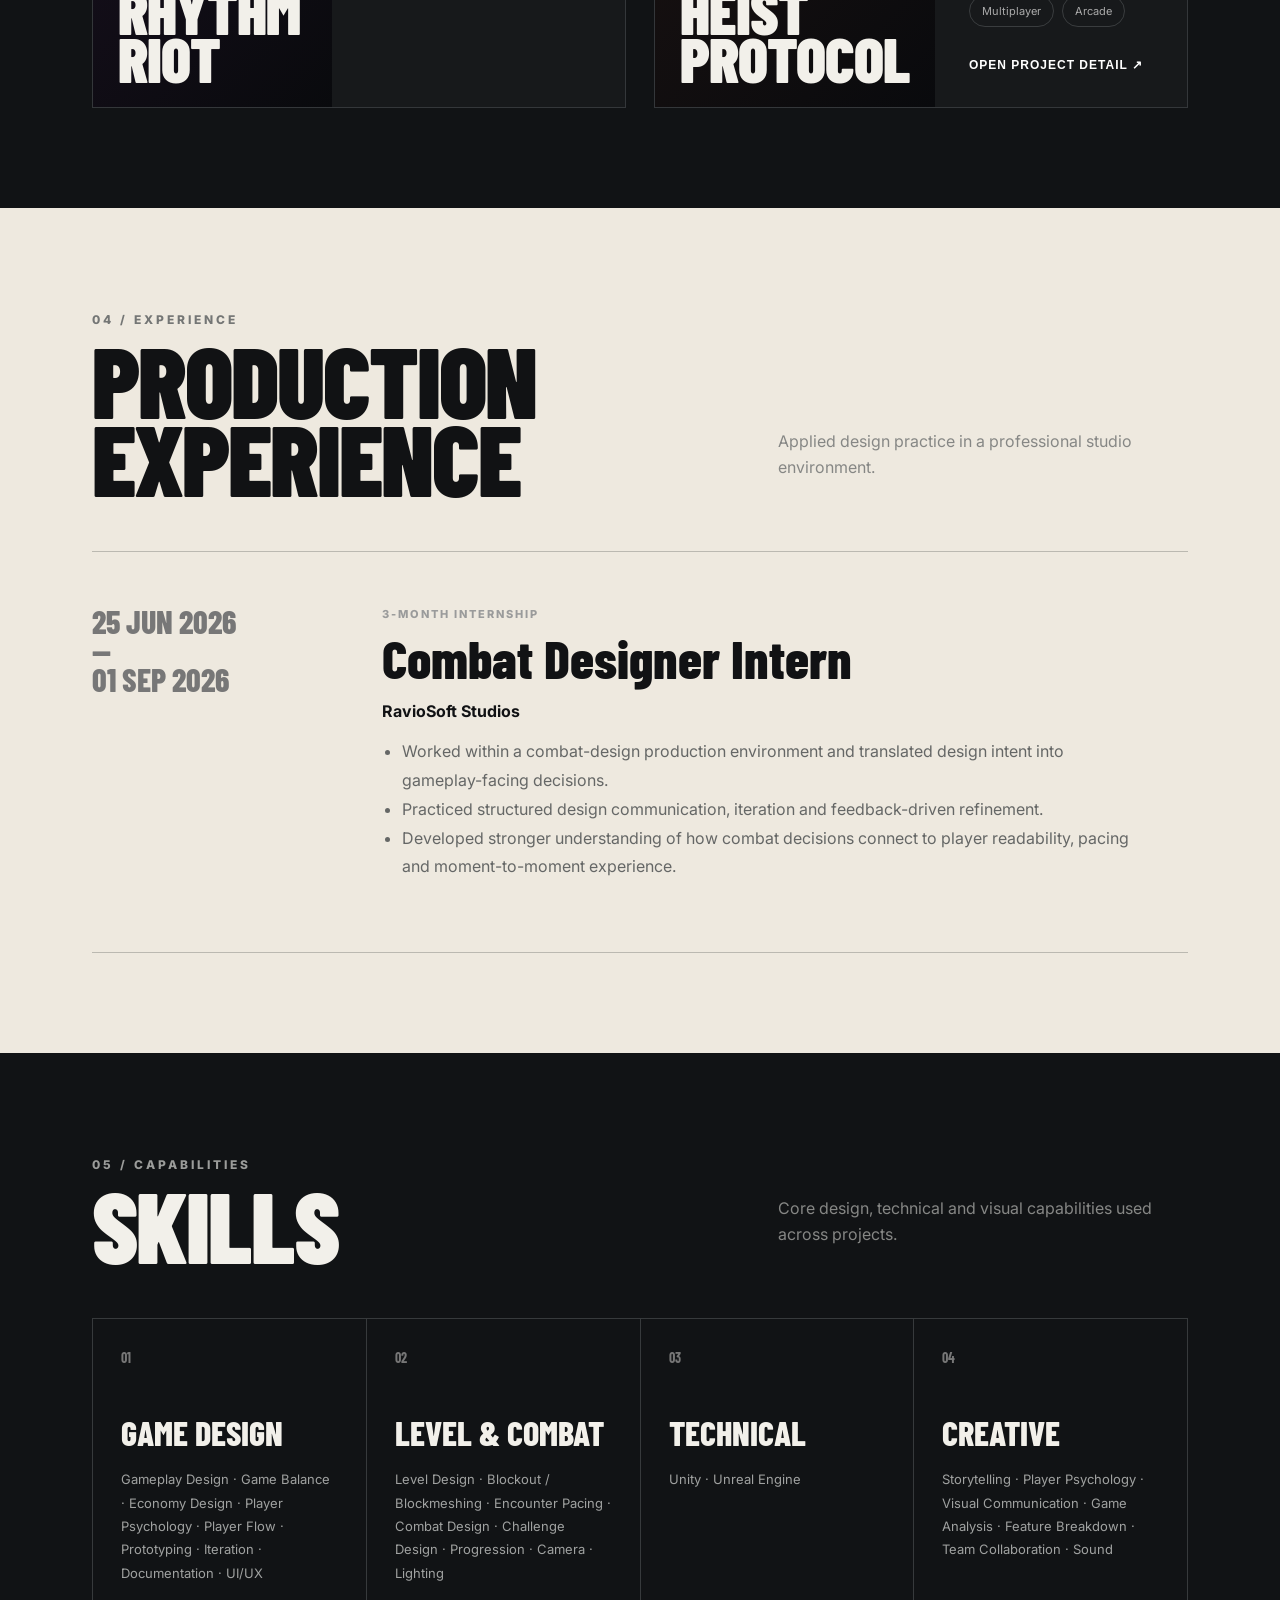
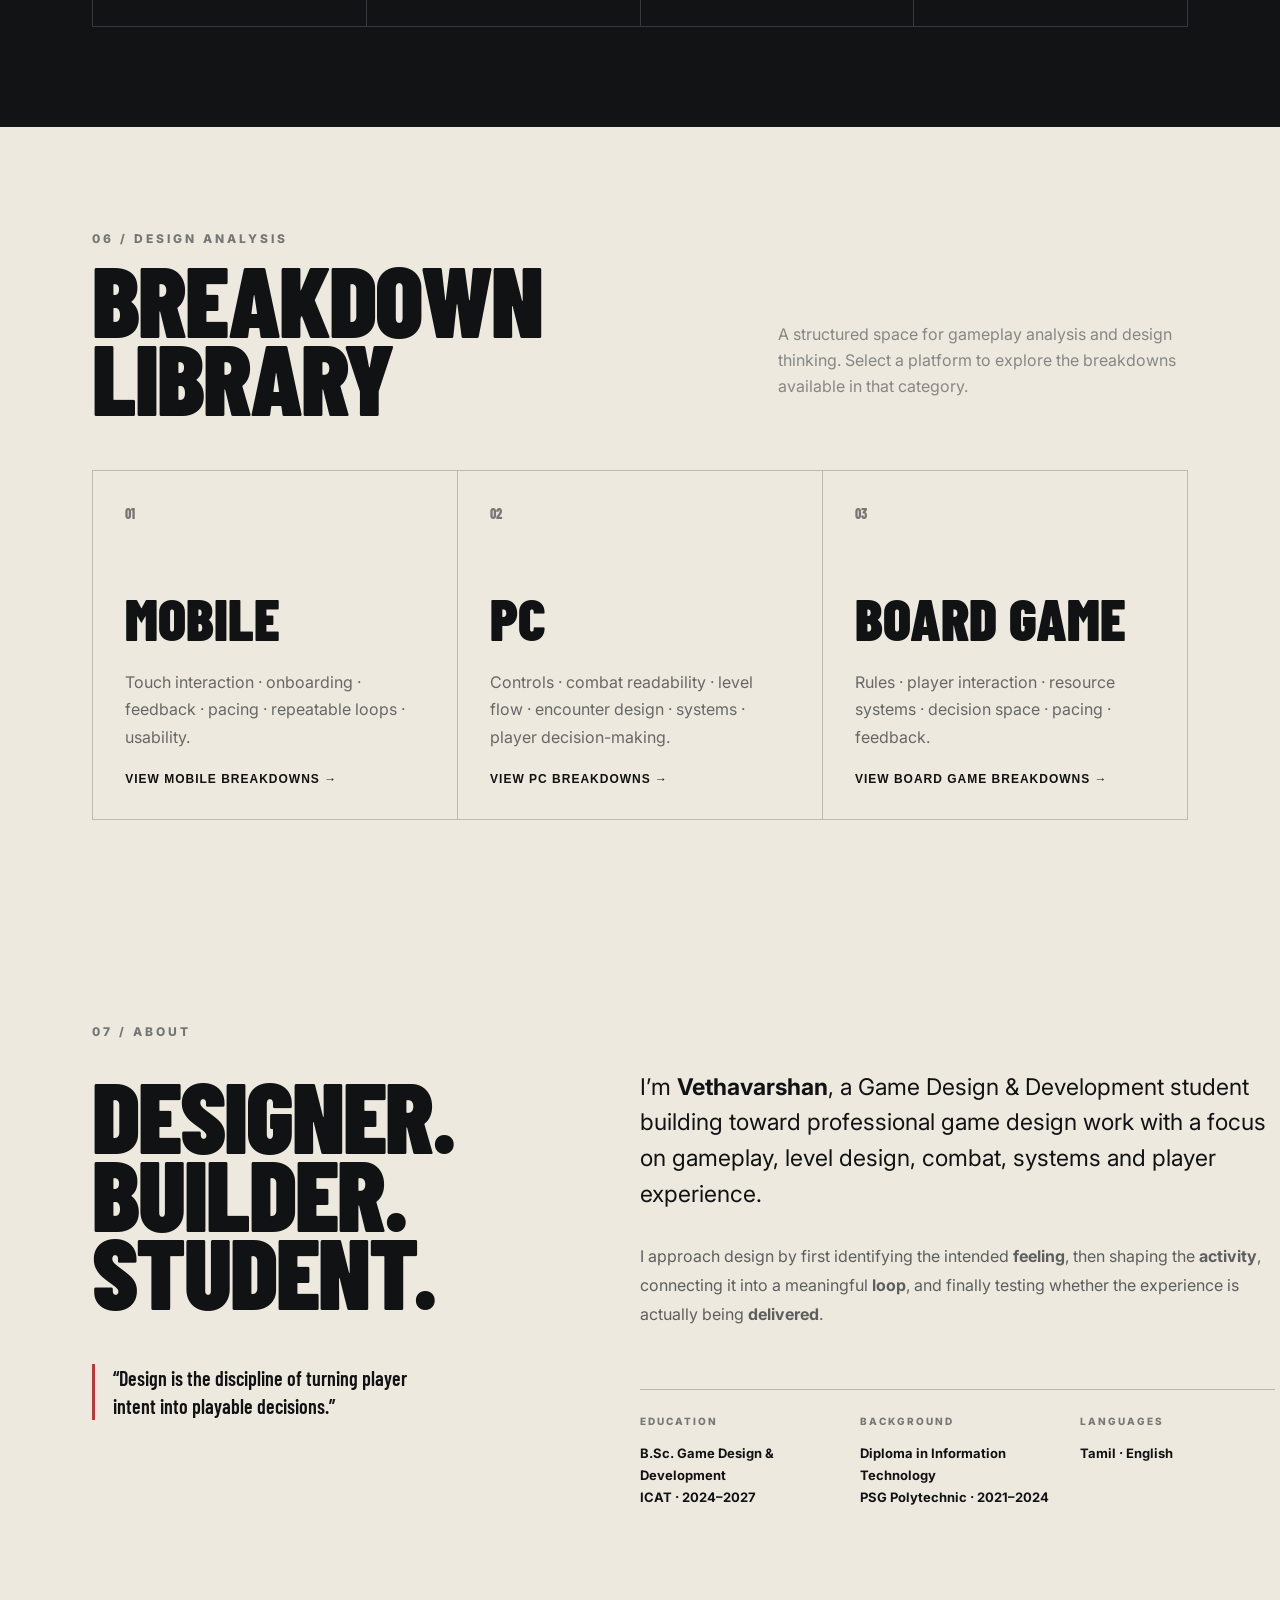
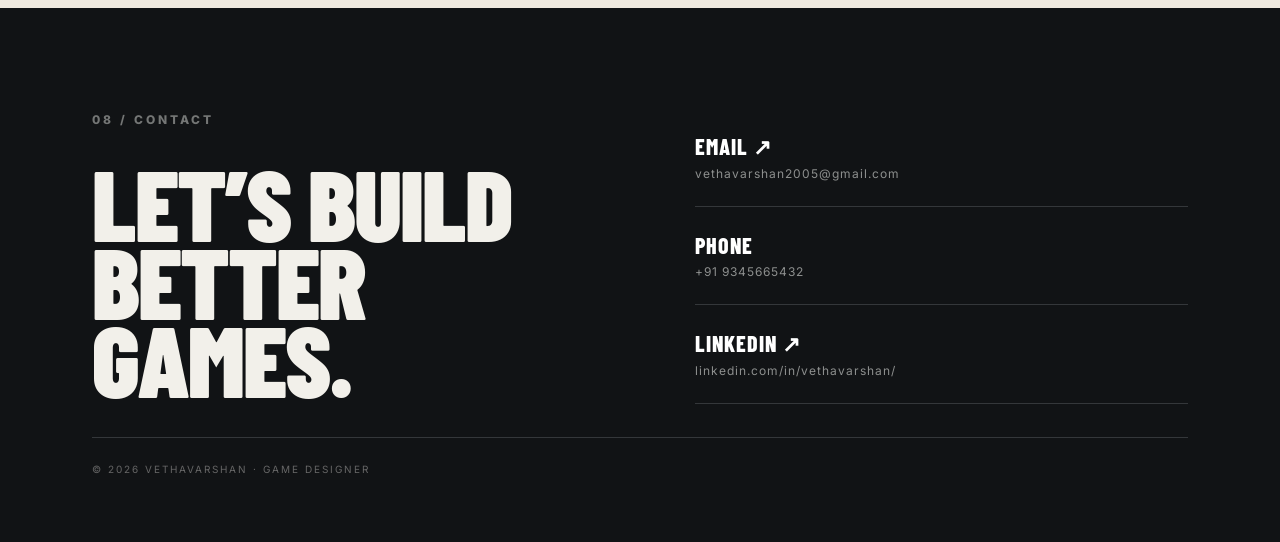
==== commit e8626aae: "2" ====
--- a/index.html
+++ b/index.html
@@ -22,9 +22,9 @@
   <div class="hero-grid">
     <div><h1>GAME<br>DESIGNER<br><span>IN THE<br>MAKING.</span></h1></div>
     <div class="hero-copy">
-      <p class="lede">I’m <span class="specific-bold">Vethavarshan</span>, a Game Design & Development student focused on creating clear, engaging player experiences through game systems, level design, combat design, prototyping, playtesting and iteration.</p>
+      <p class="lede">I’m <span class="specific-bold">DIWAKAR BABU</span>, a Game Design & Development student focused on creating clear, engaging player experiences through game systems, level design, combat design, prototyping, playtesting and iteration.</p>
       <div class="hero-actions">
-        <a href="https://www.linkedin.com/in/vethavarshan/" target="_blank" rel="noopener">LINKEDIN ↗</a>
+        <a href="http://www.linkedin.com/in/vethavarshan-d-s-937b782a6" target="_blank" rel="noopener">LINKEDIN ↗</a>
         <a href="resume/Vethavarshan_ATS_Resume.pdf" target="_blank">RESUME ↗</a>
       </div>
       <div class="method">
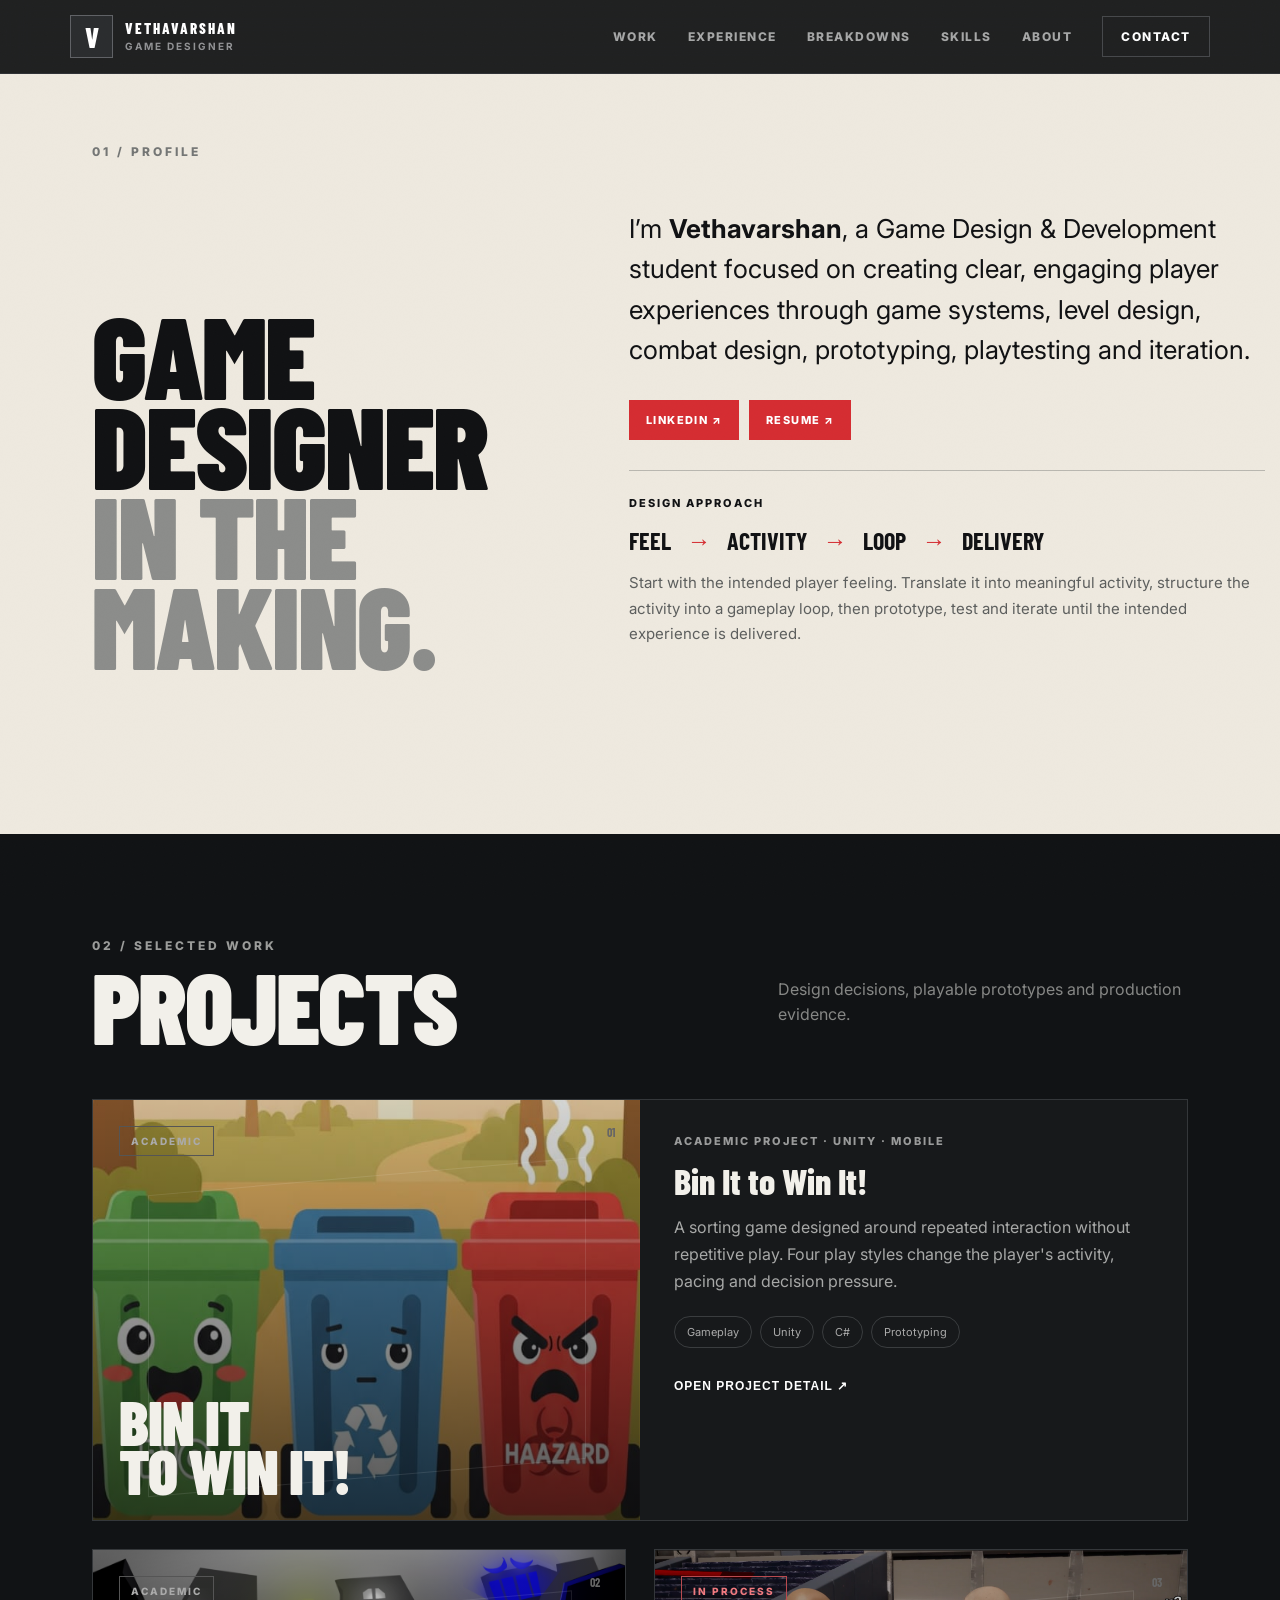
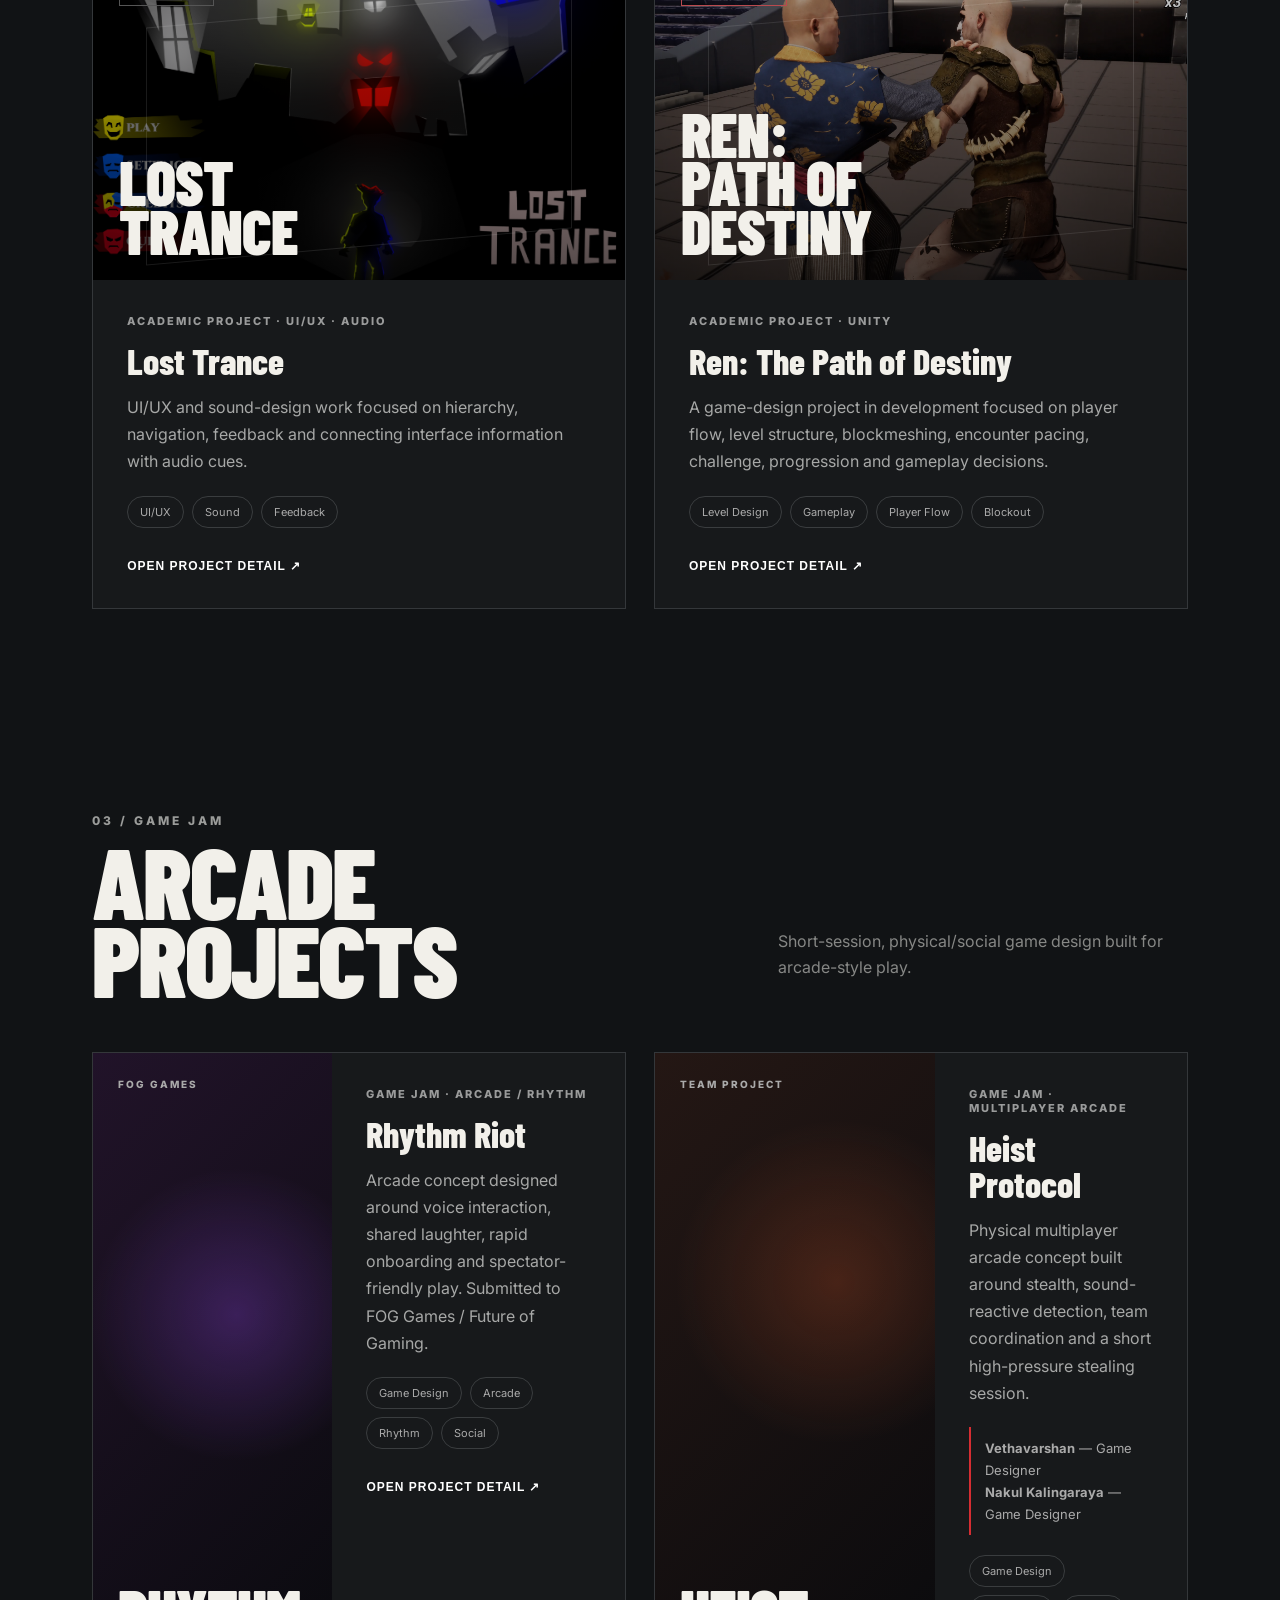
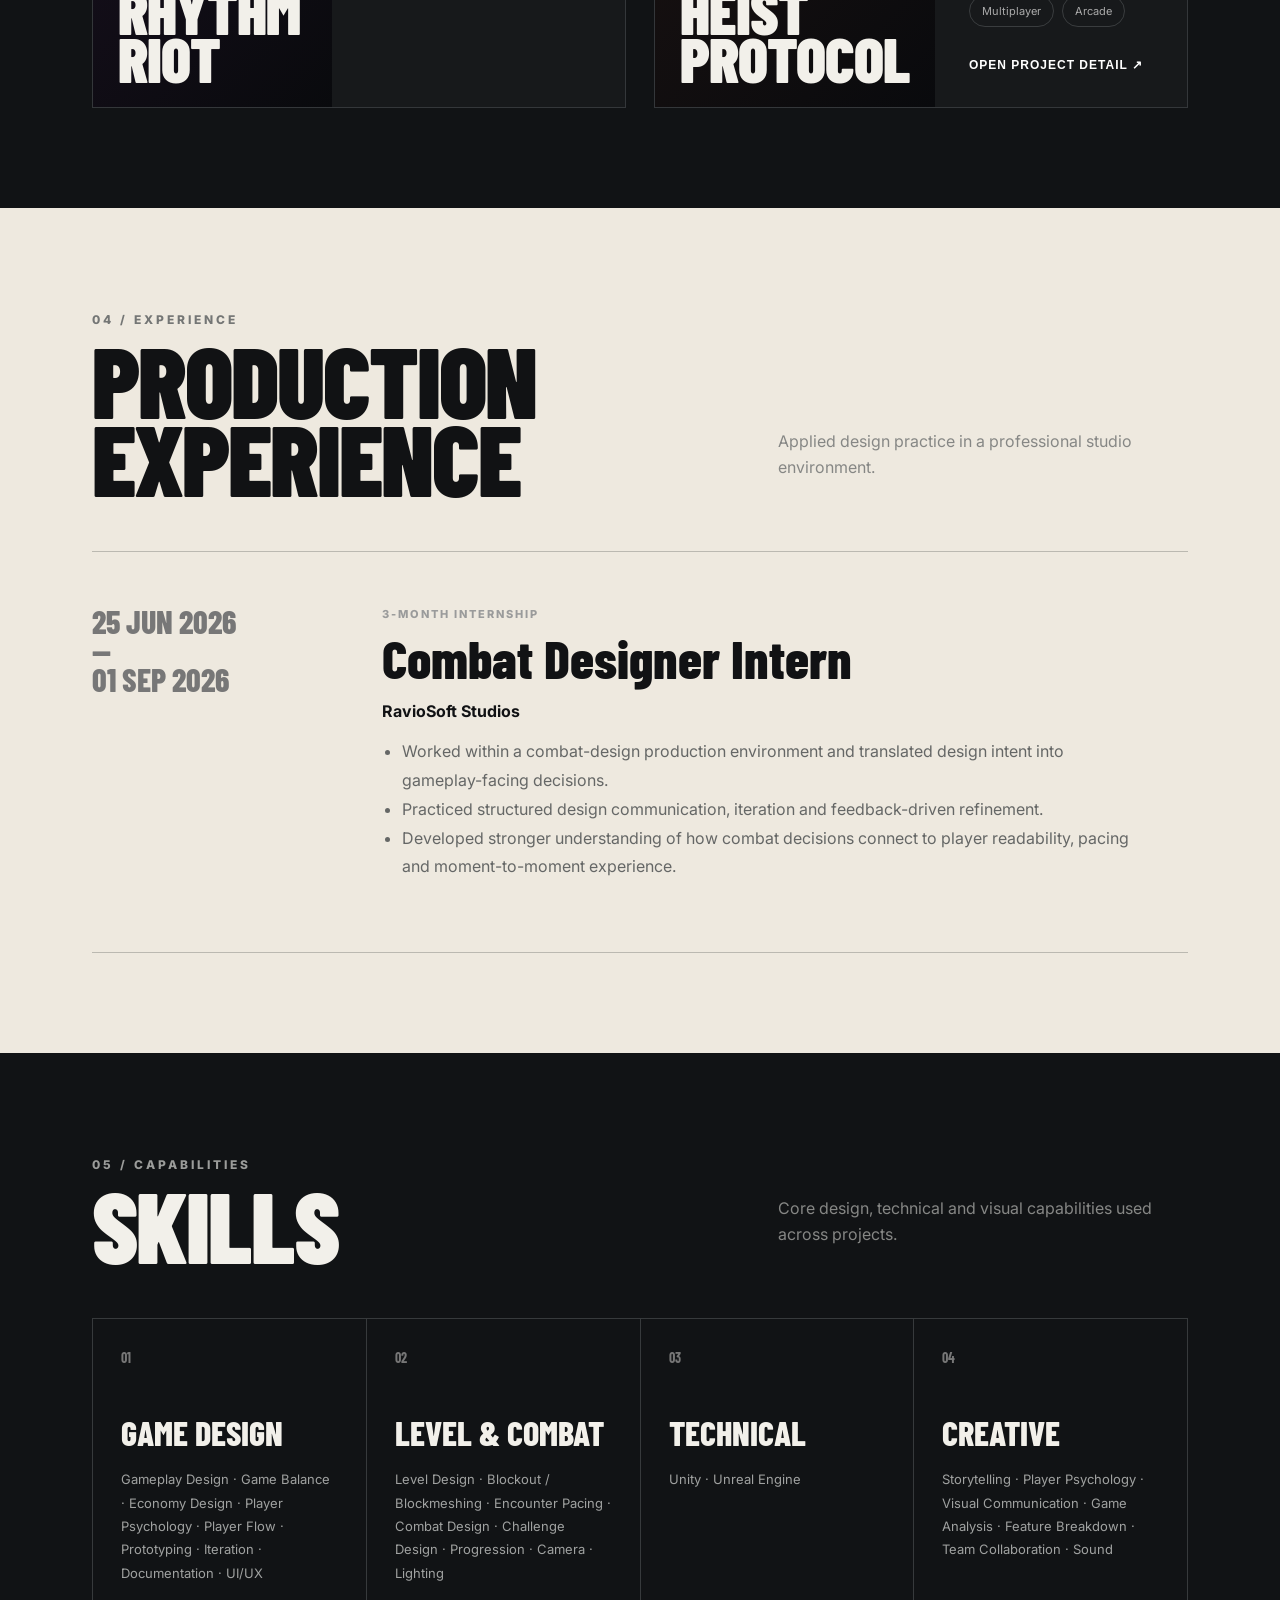
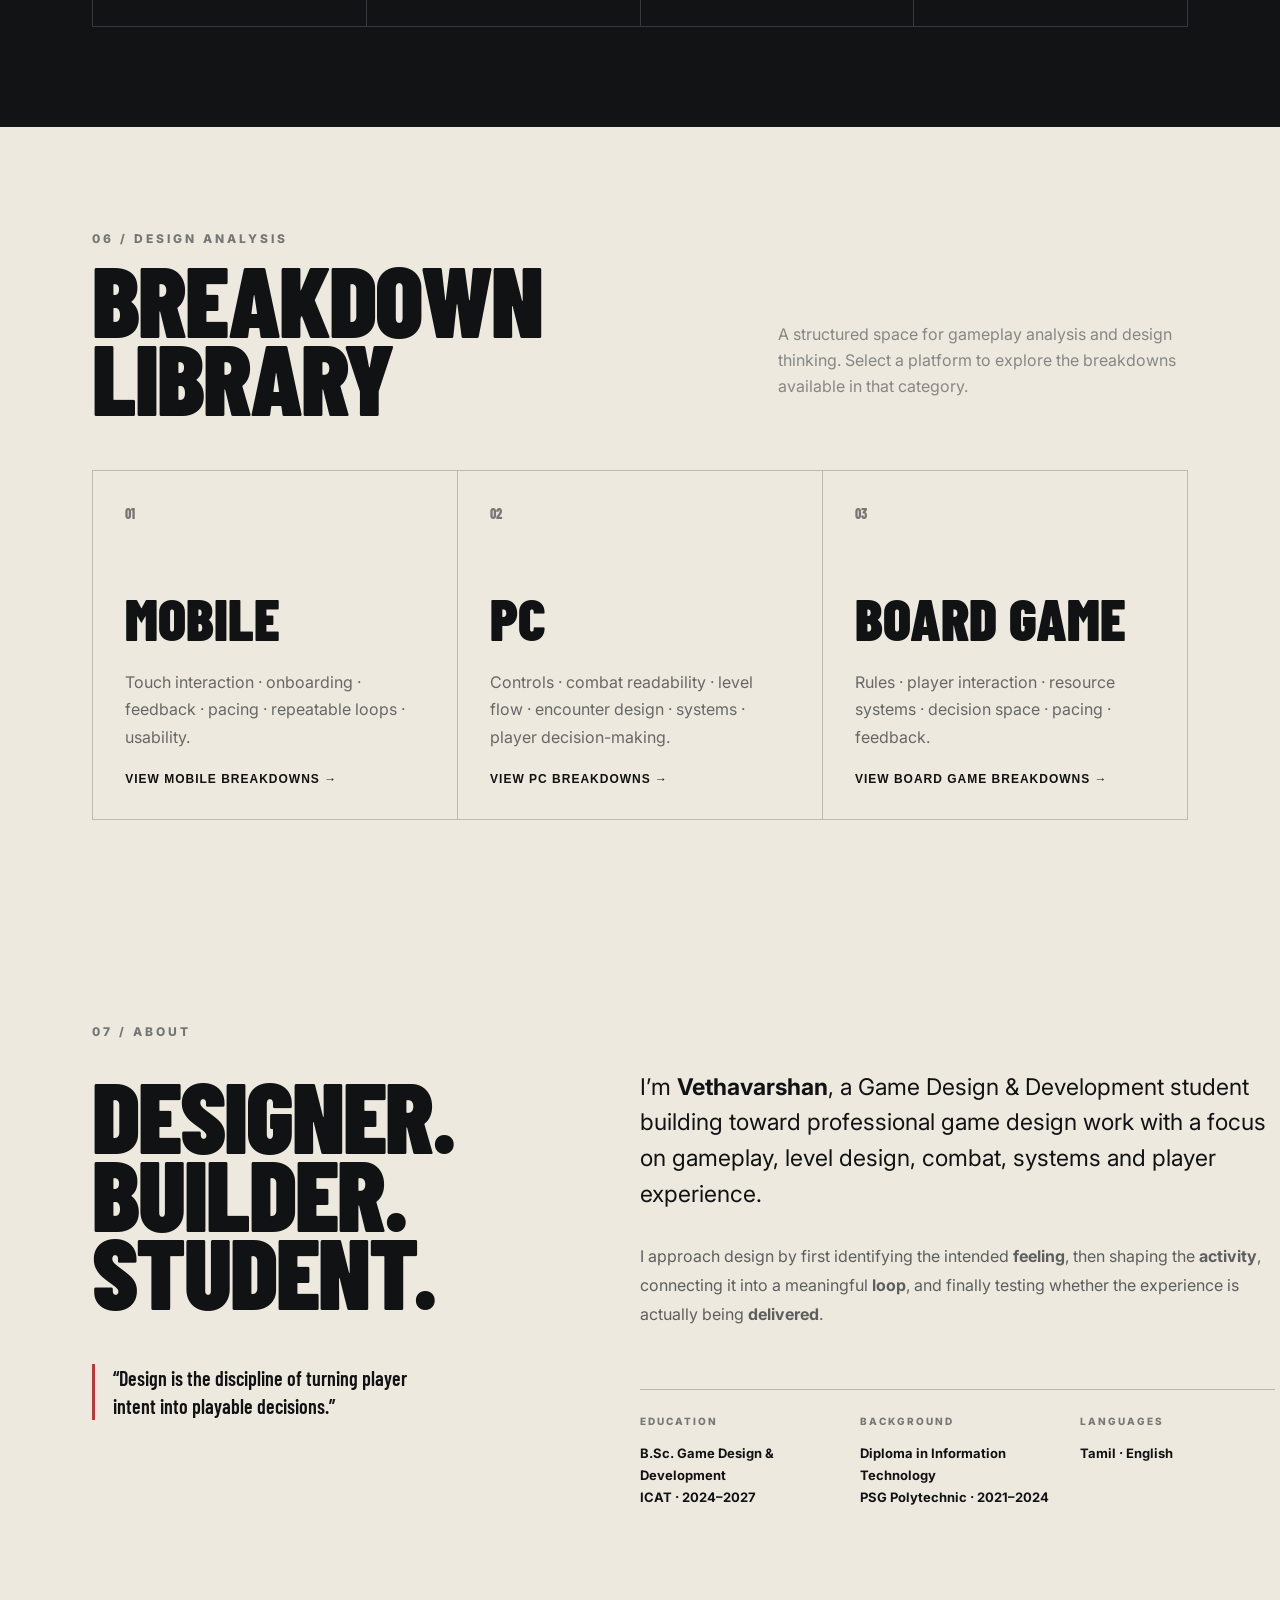
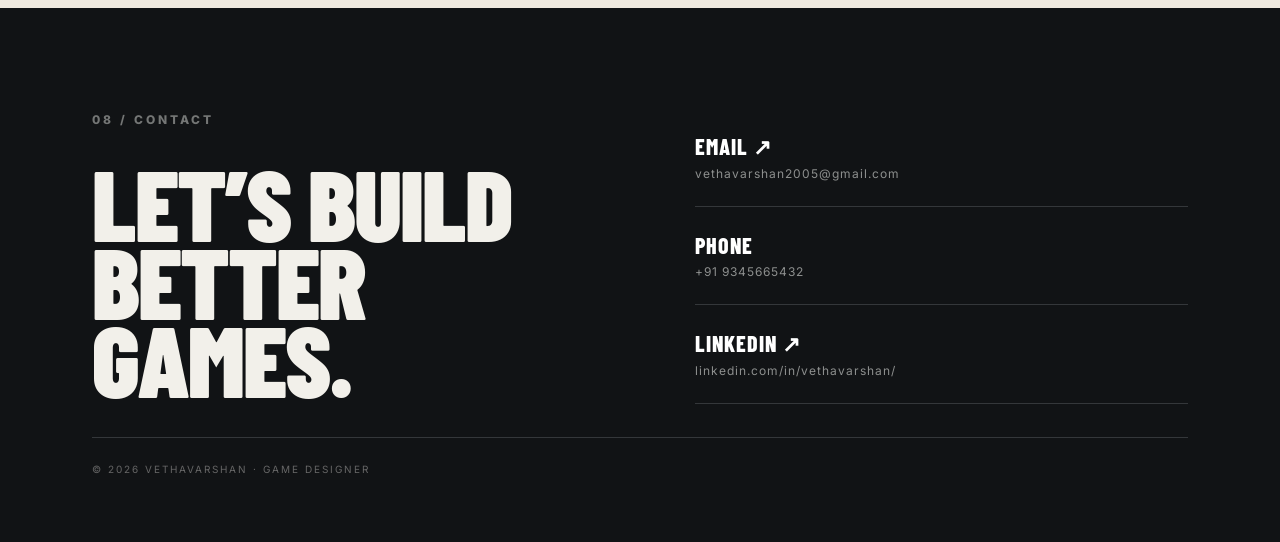
==== commit 508a612e: "last" ====
--- a/index.html
+++ b/index.html
@@ -22,7 +22,7 @@
   <div class="hero-grid">
     <div><h1>GAME<br>DESIGNER<br><span>IN THE<br>MAKING.</span></h1></div>
     <div class="hero-copy">
-      <p class="lede">I’m <span class="specific-bold">DIWAKAR BABU</span>, a Game Design & Development student focused on creating clear, engaging player experiences through game systems, level design, combat design, prototyping, playtesting and iteration.</p>
+      <p class="lede">I’m <span class="specific-bold">Vethavarshan</span>, a Game Design & Development student focused on creating clear, engaging player experiences through game systems, level design, combat design, prototyping, playtesting and iteration.</p>
       <div class="hero-actions">
         <a href="http://www.linkedin.com/in/vethavarshan-d-s-937b782a6" target="_blank" rel="noopener">LINKEDIN ↗</a>
         <a href="resume/Vethavarshan_ATS_Resume.pdf" target="_blank">RESUME ↗</a>
